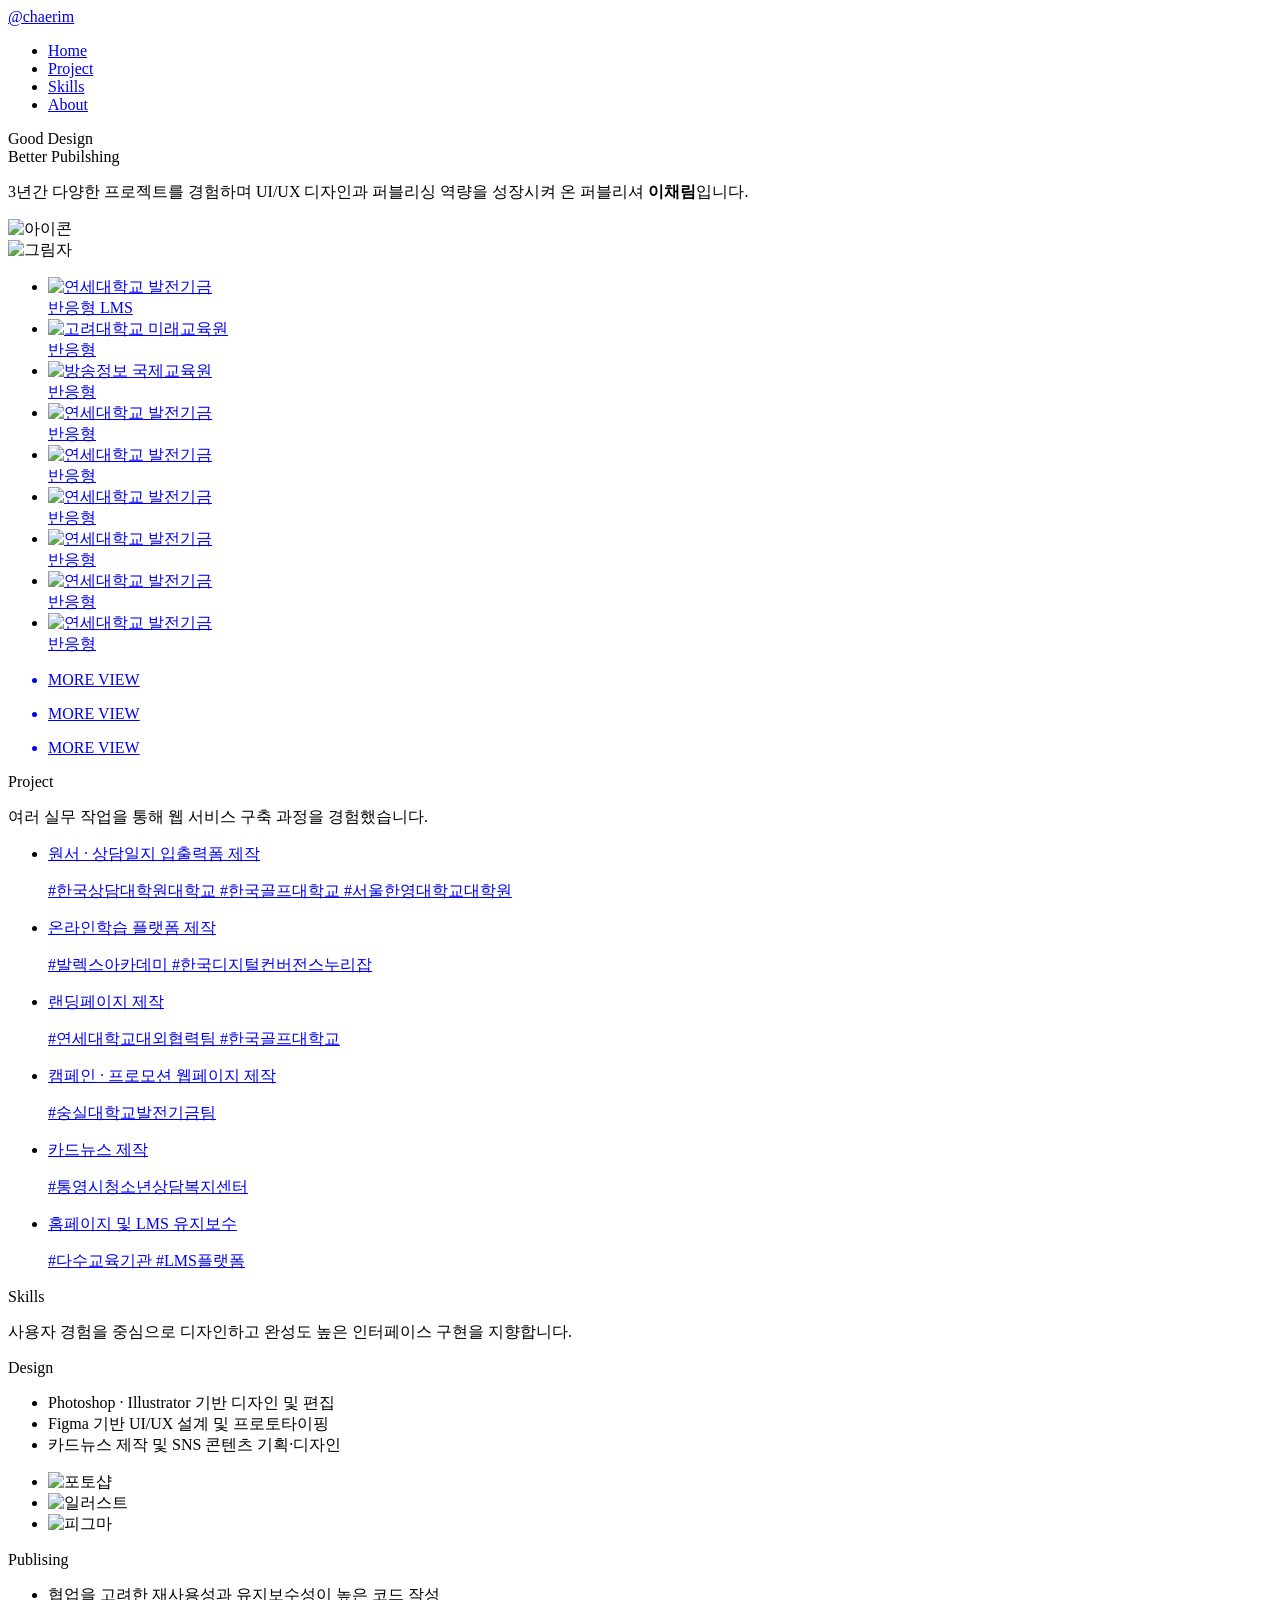
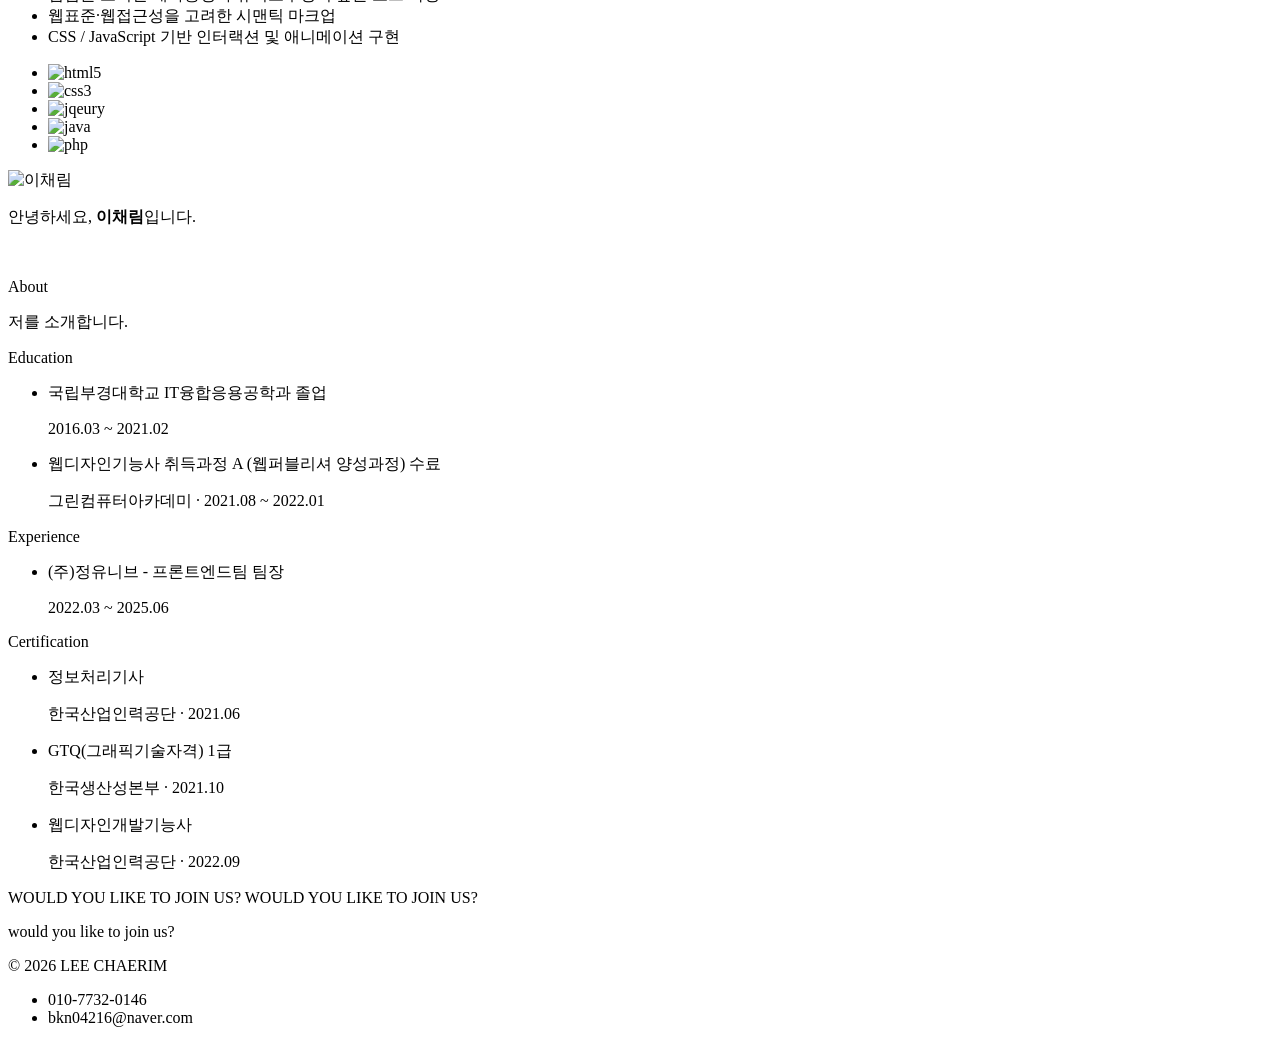
==== index.html @ 70000f15 "Update index.html" ====
<!DOCTYPE html>
<html lang="ko">
<head>
    <meta charset="UTF-8">
    <meta name="viewport" content="width=device-width, initial-scale=1.0">
    <title>이채림 | 포트폴리오</title>
    <link rel="shortcut icon" href="./favicon.ico">
    <link rel="stylesheet" href="./css/reset.css">
    <link rel="stylesheet" href="./css/common.css">
    <link rel="stylesheet" href="./css/main.css">
    <script src="./js/jquery.min-3.7.1.js" defer></script>
    <script src="./js/main.js" defer></script>
</head>
<body>
    <div id="wrap" class="wrap">
        <!-- header -->
        <header class="header">
            <div class="h-logo"><a href="#">@chaerim</a></div>
            <div class="h-nav">
                <ul class="nav-list">
                    <li><a href="#none">Home</a></li>
                    <li><a href="#none">Project</a></li>
                    <li><a href="#none">Skills</a></li>
                    <li><a href="#none">About</a></li>
                </ul>
            </div>
        </header>
        <!-- intro -->
        <section class="sect-intro">
            <div class="sect-inner">
                <div class="intro">
                    <div class="main-txt">
                        <p class="eng-txt">Good Design<br>Better Pubilshing</p>
                        <p class="kor-txt">3년간 다양한 프로젝트를 경험하며 UI/UX 디자인과 퍼블리싱 역량을 성장시켜 온 퍼블리셔 <b>이채림</b>입니다.</p>
                    </div>
                    <div class="main-ico">
                        <div class="ico"><img src="./img/intro_main_ico.png" alt="아이콘"></div>
                        <div class="shadow"><img src="./img/intro_main_ico_shadow.png" alt="그림자"></div>
                    </div>
                </div>
            </div>
        </section>
        <!-- work -->
        <section class="sect-work">
            <div class="sect-inner">
                <ul class="work-list">
                    <li>
                        <a href="#none">
                            <div class="thumb">
                                <img src="./img/work_thumb_01.png" alt="연세대학교 발전기금">
                                <div class="tag">
                                    <span>반응형</span>
                                    <span>LMS</span>
                                </div>
                            </div>
                            <div class="hover"></div>
                        </a>
                    </li>
                    <li>
                        <a href="#none">
                            <div class="thumb">
                                <img src="./img/work_thumb_02.png" alt="고려대학교 미래교육원">
                                <div class="tag">
                                    <span>반응형</span>
                                </div>
                            </div>
                            <div class="hover"></div>
                        </a>
                    </li>
                    <li>
                        <a href="#none">
                            <div class="thumb">
                                <img src="./img/work_thumb_03.png" alt="방송정보
                                국제교육원">
                                <div class="tag">
                                    <span>반응형</span>
                                </div>
                            </div>
                            <div class="hover"></div>
                        </a>
                    </li>
                    <li>
                        <a href="#none">
                            <div class="thumb">
                                <img src="./img/work_thumb_04.png" alt="연세대학교 발전기금">
                                <div class="tag">
                                    <span>반응형</span>
                                </div>
                            </div>
                            <div class="hover"></div>
                        </a>
                    </li>
                    <li>
                        <a href="#none">
                            <div class="thumb">
                                <img src="./img/work_thumb_05.png" alt="연세대학교 발전기금">
                                <div class="tag">
                                    <span>반응형</span>
                                </div>
                            </div>
                            <div class="hover"></div>
                        </a>
                    </li>
                    <li>
                        <a href="#none">
                            <div class="thumb">
                                <img src="./img/work_thumb_06.png" alt="연세대학교 발전기금">
                                <div class="tag">
                                    <span>반응형</span>
                                </div>
                            </div>
                            <div class="hover"></div>
                        </a>
                    </li>
                    <li>
                        <a href="#none">
                            <div class="thumb">
                                <img src="./img/work_thumb_07.png" alt="연세대학교 발전기금">
                                <div class="tag">
                                    <span>반응형</span>
                                </div>
                            </div>
                            <div class="hover"></div>
                        </a>
                    </li>
                    <li>
                        <a href="#none">
                            <div class="thumb">
                                <img src="./img/work_thumb_08.png" alt="연세대학교 발전기금">
                                <div class="tag">
                                    <span>반응형</span>
                                </div>
                            </div>
                            <div class="hover"></div>
                        </a>
                    </li>
                    <li>
                        <a href="#none">
                            <div class="thumb">
                                <img src="./img/work_thumb_09.png" alt="연세대학교 발전기금">
                                <div class="tag">
                                    <span>반응형</span>
                                </div>
                            </div>
                            <div class="hover"></div>
                        </a>
                    </li>
                </ul>
                <div class="move-moreview">
                    <a href="#none">
                        <ul class="moreview">
                            <li>
                                <p>MORE VIEW</p>
                                <div class="arrow">
                                    <i class="a01"></i>
                                    <i class="a02"></i>
                                    <i class="a03"></i>
                                </div>
                            </li>
                            <li>
                                <p>MORE VIEW</p>
                                <div class="arrow">
                                    <i class="a01"></i>
                                    <i class="a02"></i>
                                    <i class="a03"></i>
                                </div>
                            </li>
                            <li>
                                <p>MORE VIEW</p>
                                <div class="arrow">
                                    <i class="a01"></i>
                                    <i class="a02"></i>
                                    <i class="a03"></i>
                                </div>
                            </li>
                        </ul>
                    </a>
                </div>
            </div>
        </section>
        <!-- project -->
        <section class="sect-project">
            <div class="sect-inner">
            <div class="sect-tit">
                    <p class="eng">Project</p>
                    <p class="kor">여러 실무 작업을 통해 웹 서비스 구축 과정을 경험했습니다.</p>
                </div>
                <div class="project">
                    <ul class="p-list">
                        <li>
                            <a href="#none">
                                <p class="tit">원서 · 상담일지 입출력폼 제작</p>
                                <p class="edu">#한국상담대학원대학교 #한국골프대학교 #서울한영대학교대학원</p>
                            </a>
                        </li>
                        <li>
                            <a href="#none">
                                <p class="tit">온라인학습 플랫폼 제작</p>
                                <p class="edu">#발렉스아카데미 #한국디지털컨버전스누리잡</p>
                            </a>
                        </li>
                        <li>
                            <a href="#none">
                                <p class="tit">랜딩페이지 제작</p>
                                <p class="edu">#연세대학교대외협력팀 #한국골프대학교</p>
                            </a>
                        </li>
                        <li>
                            <a href="#none">
                                <p class="tit">캠페인 · 프로모션 웹페이지 제작</p>
                                <p class="edu">#숭실대학교발전기금팀</p>
                            </a>
                        </li>
                        <li>
                            <a href="#none">
                                <p class="tit">카드뉴스 제작</p>
                                <p class="edu">#통영시청소년상담복지센터</p>
                            </a>
                        </li>
                        <li>
                            <a href="#none">
                                <p class="tit">홈페이지 및 LMS 유지보수</p>
                                <p class="edu">#다수교육기관 #LMS플랫폼</p>
                            </a>
                        </li>
                    </ul>
                </div>
            </div>
        </section>
        <!-- skills -->
        <section class="sect-skills">
            <div class="sect-bg">
                <div class="bg design"></div>
                <div class="bg publishing"></div>
            </div>
            <div class="sect-inner">
                <div class="sect-tit">
                    <p class="eng">Skills</p>
                    <p class="kor">사용자 경험을 중심으로 디자인하고 완성도 높은 인터페이스 구현을 지향합니다.</p>
                </div>
                <div class="skill-box">
                    <div class="skill design" data-skill="design">
                        <div class="s-bg"></div>
                        <div class="s-txt">
                            <p class="tit">Design</p>
                            <ul class="dot-list">
                                <li>Photoshop · Illustrator 기반 디자인 및 편집</li>
                                <li>Figma 기반 UI/UX 설계 및 프로토타이핑</li>
                                <li>카드뉴스 제작 및 SNS 콘텐츠 기획·디자인</li>
                            </ul>
                        </div>
                        <div class="s-ico">
                            <ul class="ico-list">
                                <li><img src="./img/skill_ico01.png" alt="포토샵"></li>
                                <li><img src="./img/skill_ico02.png" alt="일러스트"></li>
                                <li><img src="./img/skill_ico03.png" alt="피그마"></li>
                            </ul>
                        </div>
                    </div>
                    <div class="skill publishing" data-skill="publishing">
                        <div class="s-bg"></div>
                        <div class="s-txt">
                            <p class="tit">Publising</p>
                            <ul class="dot-list">
                                <li>협업을 고려한 재사용성과 유지보수성이 높은 코드 작성</li>
                                <li>웹표준·웹접근성을 고려한 시맨틱 마크업</li>
                                <li>CSS / JavaScript 기반 인터랙션 및 애니메이션 구현</li>
                            </ul>
                        </div>
                        <div class="s-ico">
                            <ul class="ico-list">
                                <li><img src="./img/skill_ico04.png" alt="html5"></li>
                                <li><img src="./img/skill_ico05.png" alt="css3"></li>
                                <li><img src="./img/skill_ico06.png" alt="jqeury"></li>
                                <li><img src="./img/skill_ico07.png" alt="java"></li>
                                <li><img src="./img/skill_ico08.png" alt="php"></li>
                            </ul>
                        </div>
                    </div>
                </div>
            </div>
        </section>
        <!-- about -->
        <section class="sect-about">
            <div class="sect-inner">
                <div class="sect-top">
                    <div class="prof-talk">
                        <div class="img"><img src="./img/about_img.jpg" alt="이채림"></div>
                        <div class="talk">
                            <div class="bubble">
                                <!-- <div class="dots">
                                    <span class="d01"></span>
                                    <span class="d02"></span>
                                    <span class="d03"></span>
                                </div> -->
                                <p class="txt">안녕하세요, <b>이채림</b>입니다.</p>
                            </div>
                            <div class="bubble">
                                <div class="dots">
                                    <span class="d01"></span>
                                    <span class="d02"></span>
                                    <span class="d03"></span>
                                </div>
                                <p class="txt">&nbsp;</p>
                            </div>
                        </div>
                    </div>
                    <div class="sect-tit">
                        <p class="eng">About</p>
                        <p class="kor">저를 소개합니다.</p>
                    </div>
                </div>
                <div class="prof-list">
                    <div class="prof prof01">
                        <div class="l-tit">Education</div>
                        <div class="r-con">
                            <ul class="prof-detail">
                                <li>
                                    <p class="txt01">국립부경대학교 IT융합응용공학과 졸업</p>
                                    <p class="txt02">2016.03 ~ 2021.02</p>
                                </li>
                                <li>
                                    <p class="txt01">웹디자인기능사 취득과정 A (웹퍼블리셔 양성과정) 수료</p>
                                    <p class="txt02">그린컴퓨터아카데미 · 2021.08 ~ 2022.01</p>
                                </li>
                            </ul>
                        </div>
                    </div>
                    <div class="prof prof02">
                        <div class="l-tit">Experience</div>
                        <div class="r-con">
                            <ul class="prof-detail">
                                <li>
                                    <p class="txt01">(주)정유니브 - 프론트엔드팀 팀장</p>
                                    <p class="txt02">2022.03 ~ 2025.06</p>
                                </li>
                            </ul>
                        </div>
                    </div>
                    <div class="prof prof03">
                        <div class="l-tit">Certification</div>
                        <div class="r-con">
                            <ul class="prof-detail">
                                <li>
                                    <p class="txt01">정보처리기사</p>
                                    <p class="txt02">한국산업인력공단 · 2021.06</p>
                                </li>
                                <li>
                                    <p class="txt01">GTQ(그래픽기술자격) 1급</p>
                                    <p class="txt02">한국생산성본부 · 2021.10</p>
                                </li>
                                <li>
                                    <p class="txt01">웹디자인개발기능사</p>
                                    <p class="txt02">한국산업인력공단 · 2022.09</p>
                                </li>
                            </ul>
                        </div>
                    </div>
                </div>
            </div>
            <div class="flow-area">
                <p class="flow-txt">WOULD YOU LIKE TO JOIN US? WOULD YOU LIKE TO JOIN US?</p>
                <span class="hover-txt cursor">would you like to join us?</span>
            </div>
        </section>
        <!-- footer -->
        <footer class="footer">
            <div class="f-copy">
                <p class="copyright">© 2026 LEE CHAERIM</p>
            </div>
            <div class="f-contact">
                <ul class="contact-list">
                    <li>
                        <div class="ico phone"></div>
                        <div class="txt">010-7732-0146</div>
                    </li>
                    <li>
                        <div class="ico mail"></div>
                        <div class="txt">bkn04216@naver.com</div>
                    </li>
                </ul>
            </div>
        </footer>
    </div>
</body>
</html>
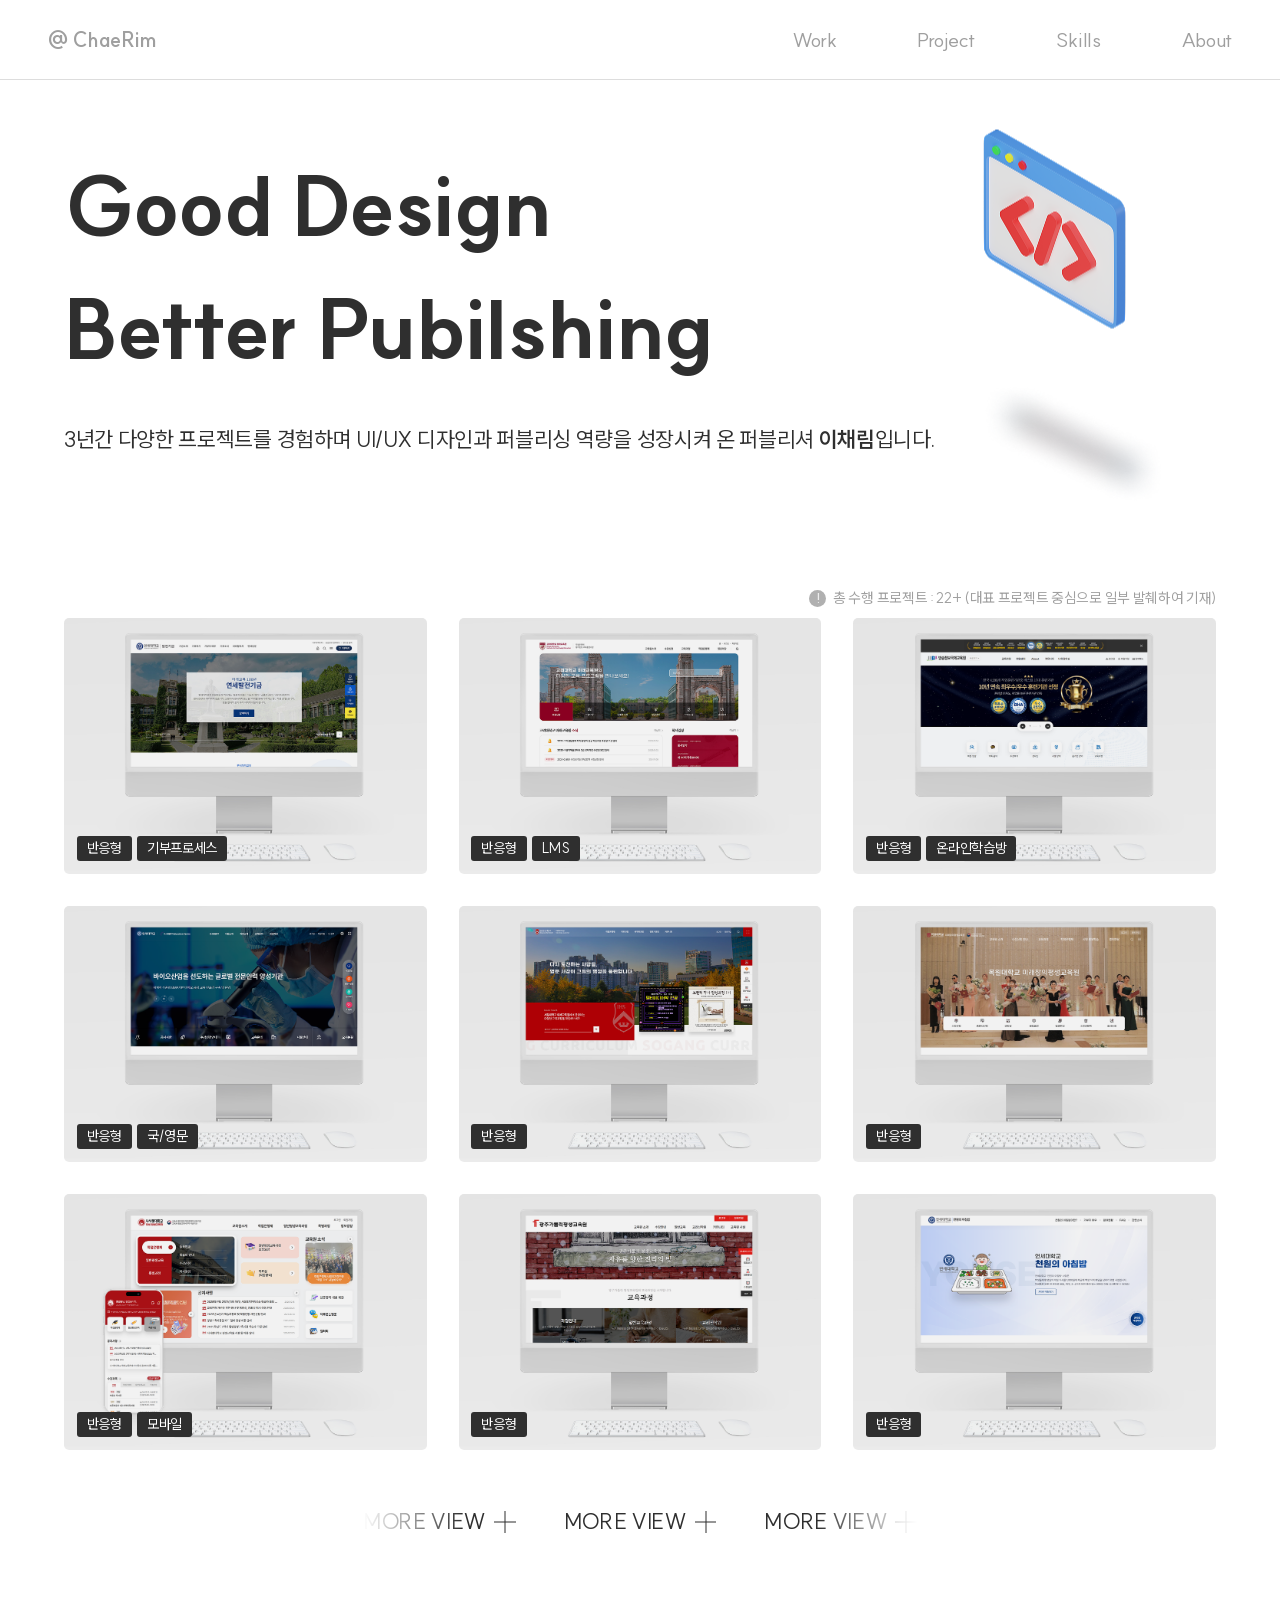
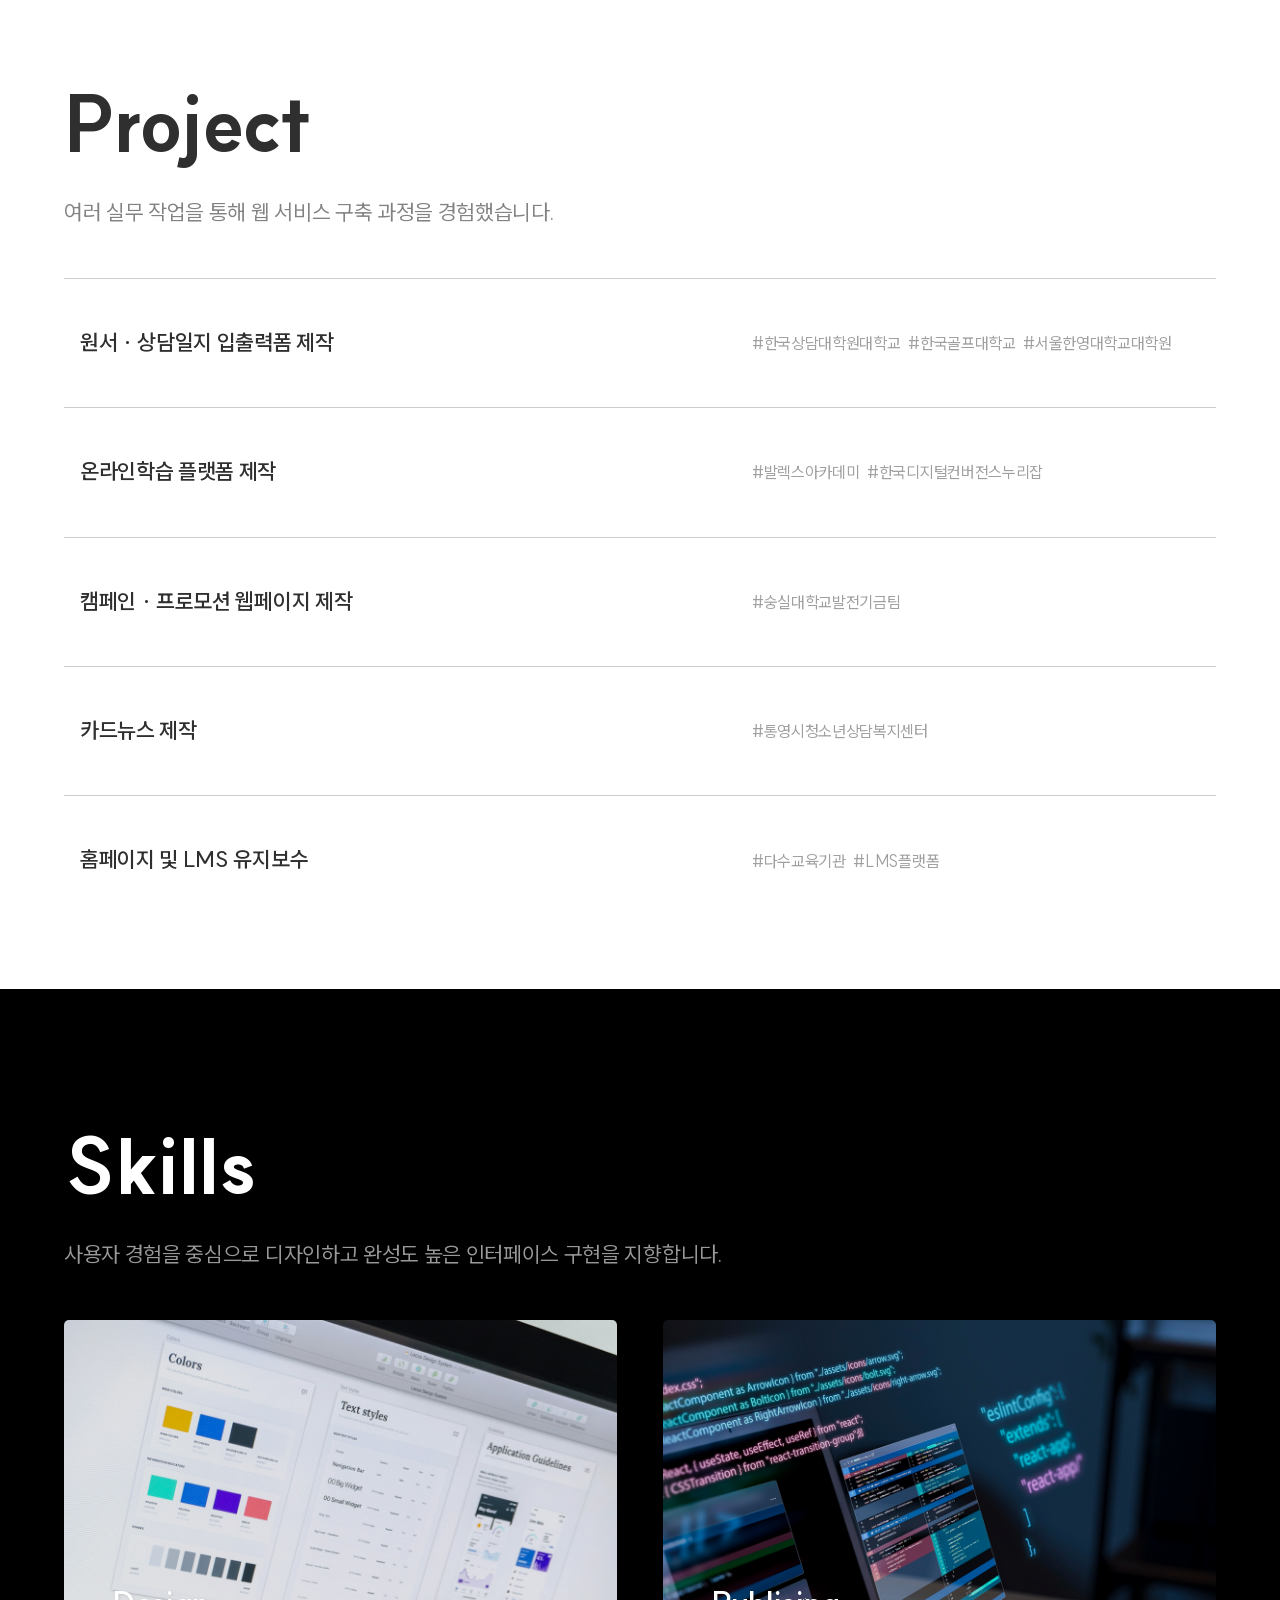
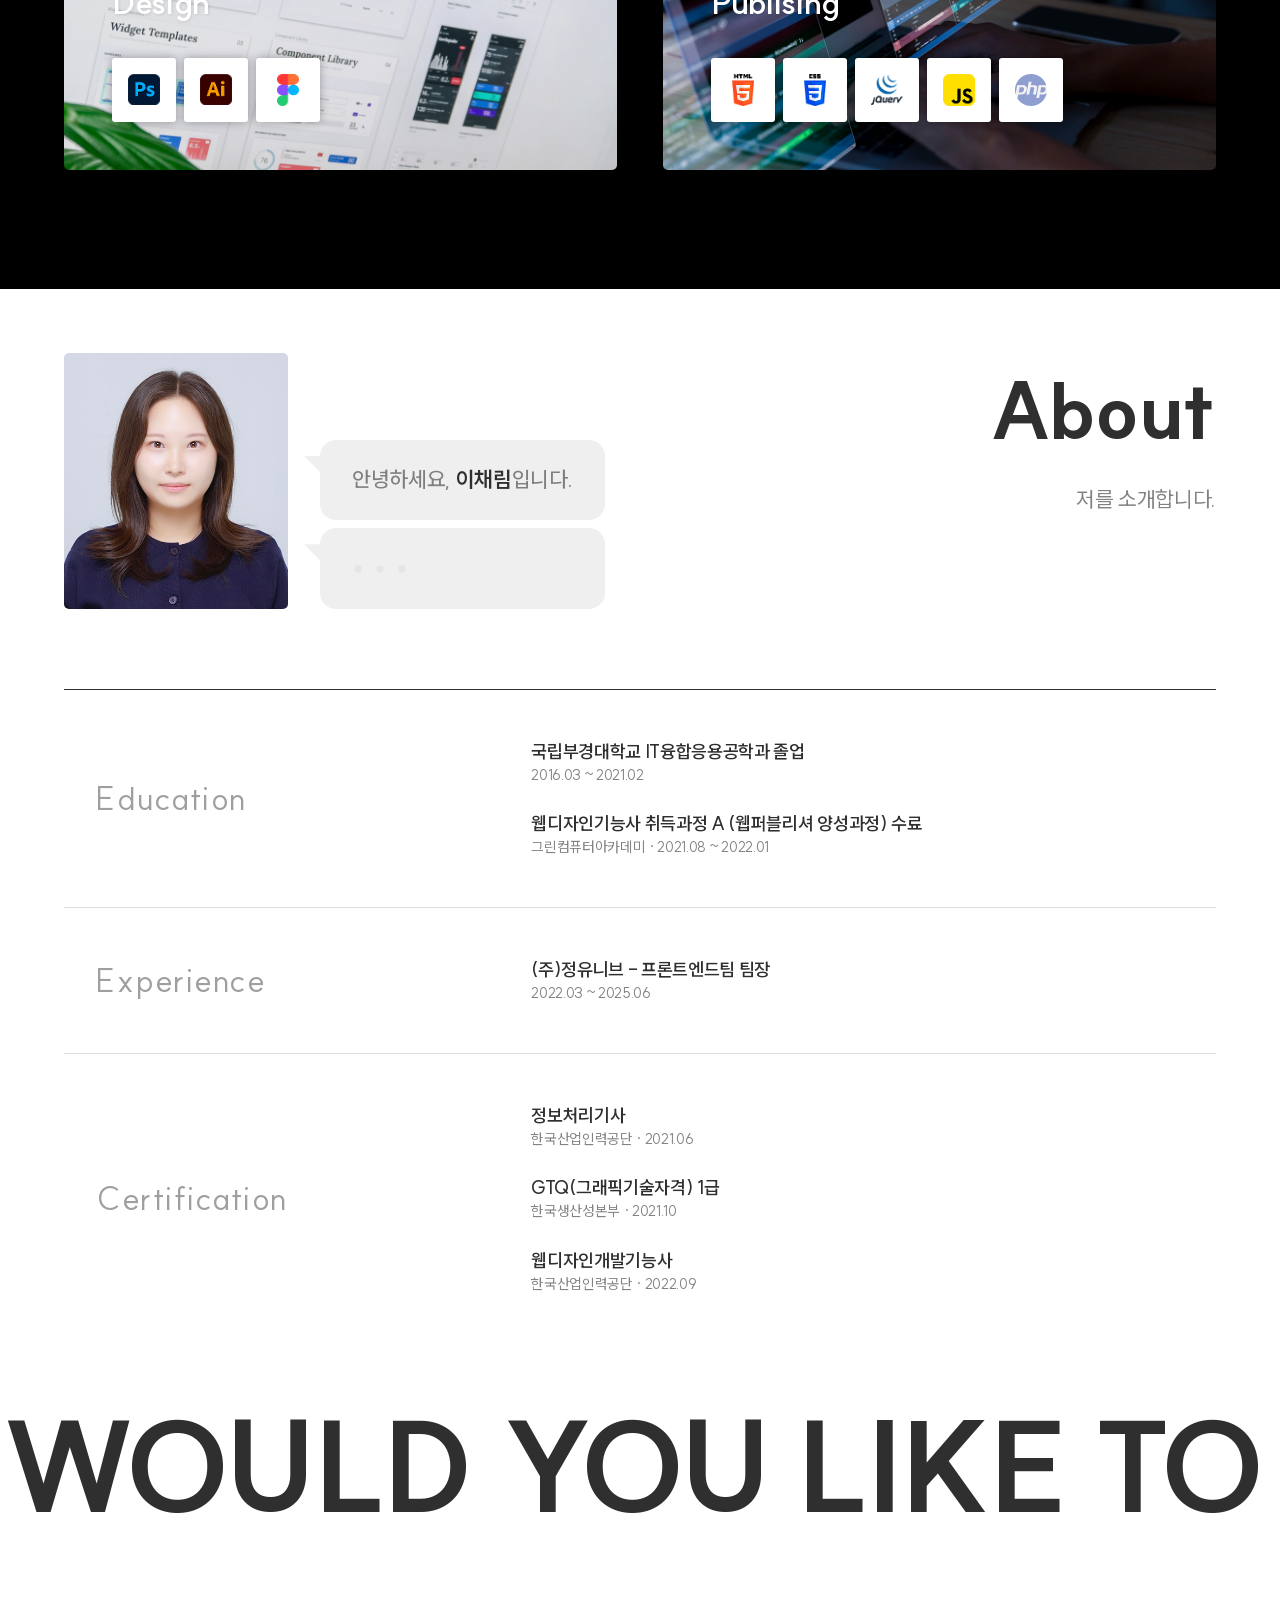
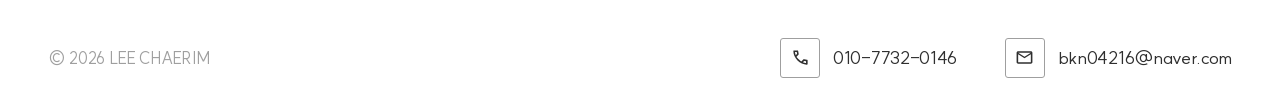
==== commit dd1d0afb: "Add files via upload" ====
--- a/index.html
+++ b/index.html
@@ -4,24 +4,28 @@
     <meta charset="UTF-8">
     <meta name="viewport" content="width=device-width, initial-scale=1.0">
     <title>이채림 | 포트폴리오</title>
-    <link rel="shortcut icon" href="./favicon.ico">
+    <link rel="icon" href="./favicon.ico">
     <link rel="stylesheet" href="./css/reset.css">
     <link rel="stylesheet" href="./css/common.css">
+    <link rel="stylesheet" href="./css/slick.css">
+    <link rel="stylesheet" href="./css/aos.css">
     <link rel="stylesheet" href="./css/main.css">
     <script src="./js/jquery.min-3.7.1.js" defer></script>
+    <script src="./js/slick.min.js" defer></script>
+    <script src="./js/aos.js" defer></script>
     <script src="./js/main.js" defer></script>
 </head>
 <body>
     <div id="wrap" class="wrap">
         <!-- header -->
         <header class="header">
-            <div class="h-logo"><a href="#">@chaerim</a></div>
+            <div class="h-logo">@ ChaeRim <span class="hidden-txt">Portpoilo</span></div>
             <div class="h-nav">
                 <ul class="nav-list">
-                    <li><a href="#none">Home</a></li>
-                    <li><a href="#none">Project</a></li>
-                    <li><a href="#none">Skills</a></li>
-                    <li><a href="#none">About</a></li>
+                    <li data-sect="work"><a href="#none">Work</a></li>
+                    <li data-sect="project"><a href="#none">Project</a></li>
+                    <li data-sect="skills"><a href="#none">Skills</a></li>
+                    <li data-sect="about"><a href="#none">About</a></li>
                 </ul>
             </div>
         </header>
@@ -30,119 +34,204 @@
             <div class="sect-inner">
                 <div class="intro">
                     <div class="main-txt">
-                        <p class="eng-txt">Good Design<br>Better Pubilshing</p>
-                        <p class="kor-txt">3년간 다양한 프로젝트를 경험하며 UI/UX 디자인과 퍼블리싱 역량을 성장시켜 온 퍼블리셔 <b>이채림</b>입니다.</p>
+                        <p class="eng-txt" data-aos="fade-down">Good Design<br>Better Pubilshing</p>
+                        <p class="kor-txt" data-aos="fade-up">3년간 다양한 프로젝트를 경험하며 UI/UX 디자인과 퍼블리싱 역량을 성장시켜 온 퍼블리셔 <b>이채림</b>입니다.</p>
                     </div>
                     <div class="main-ico">
-                        <div class="ico"><img src="./img/intro_main_ico.png" alt="아이콘"></div>
-                        <div class="shadow"><img src="./img/intro_main_ico_shadow.png" alt="그림자"></div>
+                        <div class="ico" data-aos="fade-down"><img src="./img/intro_main_ico.png" alt="아이콘"></div>
+                        <div class="shadow" data-aos="fade-up"><img src="./img/intro_main_ico_shadow.png" alt="그림자"></div>
                     </div>
                 </div>
             </div>
         </section>
         <!-- work -->
-        <section class="sect-work">
+        <section class="sect-work" data-sect="work">
             <div class="sect-inner">
+                <p class="tip">총 수행 프로젝트 : 22+ (대표 프로젝트 중심으로 일부 발췌하여 기재)</p>
                 <ul class="work-list">
-                    <li>
-                        <a href="#none">
+                    <li data-aos="fade-up">
+                        <a href="#none" title="새창열림">
                             <div class="thumb">
                                 <img src="./img/work_thumb_01.png" alt="연세대학교 발전기금">
                                 <div class="tag">
                                     <span>반응형</span>
+                                    <span>기부프로세스</span>
+                                </div>
+                            </div>
+                            <div class="hover">
+                                <div class="inner">
+                                    <p class="edu-name">연세대학교 발전기금</p>
+                                    <div class="edu-con">
+                                        <p class="con con01"><span class="t-tit">작&nbsp;&nbsp;&nbsp;&nbsp;업</span> 반응형 홈페이지 / 기부프로세스 UI 리뉴얼</p>
+                                        <p class="con con02"><span class="t-tit">기&nbsp;&nbsp;&nbsp;&nbsp;간</span> 2025.02 ~ 2025.04</p>
+                                        <p class="con con03"><span class="t-tit">기여도</span> 100%</p>
+                                    </div>
+                                </div>
+                            </div>
+                        </a>
+                    </li>
+                    <li data-aos="fade-up">
+                        <a href="#none" title="새창열림">
+                            <div class="thumb">
+                                <img src="./img/work_thumb_02.png" alt="고려대학교 미래교육원">
+                                <div class="tag">
+                                    <span>반응형</span>
                                     <span>LMS</span>
                                 </div>
                             </div>
-                            <div class="hover"></div>
-                        </a>
-                    </li>
-                    <li>
-                        <a href="#none">
-                            <div class="thumb">
-                                <img src="./img/work_thumb_02.png" alt="고려대학교 미래교육원">
-                                <div class="tag">
-                                    <span>반응형</span>
-                                </div>
-                            </div>
-                            <div class="hover"></div>
-                        </a>
-                    </li>
-                    <li>
-                        <a href="#none">
-                            <div class="thumb">
-                                <img src="./img/work_thumb_03.png" alt="방송정보
-                                국제교육원">
-                                <div class="tag">
-                                    <span>반응형</span>
-                                </div>
-                            </div>
-                            <div class="hover"></div>
-                        </a>
-                    </li>
-                    <li>
-                        <a href="#none">
-                            <div class="thumb">
-                                <img src="./img/work_thumb_04.png" alt="연세대학교 발전기금">
-                                <div class="tag">
-                                    <span>반응형</span>
-                                </div>
-                            </div>
-                            <div class="hover"></div>
-                        </a>
-                    </li>
-                    <li>
-                        <a href="#none">
-                            <div class="thumb">
-                                <img src="./img/work_thumb_05.png" alt="연세대학교 발전기금">
-                                <div class="tag">
-                                    <span>반응형</span>
-                                </div>
-                            </div>
-                            <div class="hover"></div>
-                        </a>
-                    </li>
-                    <li>
-                        <a href="#none">
-                            <div class="thumb">
-                                <img src="./img/work_thumb_06.png" alt="연세대학교 발전기금">
-                                <div class="tag">
-                                    <span>반응형</span>
-                                </div>
-                            </div>
-                            <div class="hover"></div>
-                        </a>
-                    </li>
-                    <li>
-                        <a href="#none">
-                            <div class="thumb">
-                                <img src="./img/work_thumb_07.png" alt="연세대학교 발전기금">
-                                <div class="tag">
-                                    <span>반응형</span>
-                                </div>
-                            </div>
-                            <div class="hover"></div>
-                        </a>
-                    </li>
-                    <li>
-                        <a href="#none">
-                            <div class="thumb">
-                                <img src="./img/work_thumb_08.png" alt="연세대학교 발전기금">
-                                <div class="tag">
-                                    <span>반응형</span>
-                                </div>
-                            </div>
-                            <div class="hover"></div>
-                        </a>
-                    </li>
-                    <li>
-                        <a href="#none">
-                            <div class="thumb">
-                                <img src="./img/work_thumb_09.png" alt="연세대학교 발전기금">
-                                <div class="tag">
-                                    <span>반응형</span>
-                                </div>
-                            </div>
-                            <div class="hover"></div>
+                            <div class="hover">
+                                <div class="inner">
+                                    <p class="edu-name">고려대학교 미래교육원</p>
+                                    <div class="edu-con">
+                                        <p class="con con01"><span class="t-tit">작&nbsp;&nbsp;&nbsp;&nbsp;업</span> 반응형 홈페이지 / LMS UI 리뉴얼</p>
+                                        <p class="con con02"><span class="t-tit">기&nbsp;&nbsp;&nbsp;&nbsp;간</span> 2025.01 ~ 2025.03</p>
+                                        <p class="con con03"><span class="t-tit">기여도</span> 100%</p>
+                                    </div>
+                                </div>
+                            </div>
+                        </a>
+                    </li>
+                    <li data-aos="fade-up">
+                        <a href="#none" title="새창열림">
+                            <div class="thumb">
+                                <img src="./img/work_thumb_03.png" alt="방송정보국제교육원">
+                                <div class="tag">
+                                    <span>반응형</span>
+                                    <span>온라인학습방</span>
+                                </div>
+                            </div>
+                            <div class="hover">
+                                <div class="inner">
+                                    <p class="edu-name">방송정보국제교육원</p>
+                                    <div class="edu-con">
+                                        <p class="con con01"><span class="t-tit">작&nbsp;&nbsp;&nbsp;&nbsp;업</span> 반응형 홈페이지 / 온라인 학습방 플랫폼</p>
+                                        <p class="con con02"><span class="t-tit">기&nbsp;&nbsp;&nbsp;&nbsp;간</span> 2025.01 ~ 2025.03</p>
+                                        <p class="con con03"><span class="t-tit">기여도</span> 100%</p>
+                                    </div>
+                                </div>
+                            </div>
+                        </a>
+                    </li>
+                    <li data-aos="fade-up">
+                        <a href="#none" title="새창열림">
+                            <div class="thumb">
+                                <img src="./img/work_thumb_04.png" alt="연세대학교 K-NIBRT사업단">
+                                <div class="tag">
+                                    <span>반응형</span>
+                                    <span>국/영문</span>
+                                </div>
+                            </div>
+                            <div class="hover">
+                                <div class="inner">
+                                    <p class="edu-name">연세대학교 K-NIBRT사업단</p>
+                                    <div class="edu-con">
+                                        <p class="con con01"><span class="t-tit">작&nbsp;&nbsp;&nbsp;&nbsp;업</span> 국문/영문 반응형 홈페이지</p>
+                                        <p class="con con02"><span class="t-tit">기&nbsp;&nbsp;&nbsp;&nbsp;간</span> 2024.10 ~ 2025.01</p>
+                                        <p class="con con03"><span class="t-tit">기여도</span> 100%</p>
+                                    </div>
+                                </div>
+                            </div>
+                        </a>
+                    </li>
+                    <li data-aos="fade-up">
+                        <a href="#none" title="새창열림">
+                            <div class="thumb">
+                                <img src="./img/work_thumb_05.png" alt="서강대학교 미래교육원">
+                                <div class="tag">
+                                    <span>반응형</span>
+                                </div>
+                            </div>
+                            <div class="hover">
+                                <div class="inner">
+                                    <p class="edu-name">서강대학교 미래교육원</p>
+                                    <div class="edu-con">
+                                        <p class="con con01"><span class="t-tit">작&nbsp;&nbsp;&nbsp;&nbsp;업</span> 반응형 홈페이지</p>
+                                        <p class="con con02"><span class="t-tit">기&nbsp;&nbsp;&nbsp;&nbsp;간</span> 2024.12 ~ 2025.01</p>
+                                        <p class="con con03"><span class="t-tit">기여도</span> 100%</p>
+                                    </div>
+                                </div>
+                            </div>
+                        </a>
+                    </li>
+                    <li data-aos="fade-up">
+                        <a href="#none" title="새창열림">
+                            <div class="thumb">
+                                <img src="./img/work_thumb_06.png" alt="목원대학교 미래교육원">
+                                <div class="tag">
+                                    <span>반응형</span>
+                                </div>
+                            </div>
+                            <div class="hover">
+                                <div class="inner">
+                                    <p class="edu-name">목원대학교 미래교육원</p>
+                                    <div class="edu-con">
+                                        <p class="con con01"><span class="t-tit">작&nbsp;&nbsp;&nbsp;&nbsp;업</span> 반응형 홈페이지</p>
+                                        <p class="con con02"><span class="t-tit">기&nbsp;&nbsp;&nbsp;&nbsp;간</span> 2024.07 ~ 2024.10</p>
+                                        <p class="con con03"><span class="t-tit">기여도</span> 100%</p>
+                                    </div>
+                                </div>
+                            </div>
+                        </a>
+                    </li>
+                    <li data-aos="fade-up">
+                        <a href="#none" title="새창열림">
+                            <div class="thumb">
+                                <img src="./img/work_thumb_07.png" alt="나사렛대학교 평생교육원">
+                                <div class="tag">
+                                    <span>반응형</span>
+                                    <span>모바일</span>
+                                </div>
+                            </div>
+                            <div class="hover">
+                                <div class="inner">
+                                    <p class="edu-name">나사렛대학교 평생교육원</p>
+                                    <div class="edu-con">
+                                        <p class="con con01"><span class="t-tit">작&nbsp;&nbsp;&nbsp;&nbsp;업</span> 반응형 홈페이지 / 모바일용 홈페이지</p>
+                                        <p class="con con02"><span class="t-tit">기&nbsp;&nbsp;&nbsp;&nbsp;간</span> 2023.12 ~  2024.03</p>
+                                        <p class="con con03"><span class="t-tit">기여도</span> 100%</p>
+                                    </div>
+                                </div>
+                            </div>
+                        </a>
+                    </li>
+                    <li data-aos="fade-up">
+                        <a href="#none" title="새창열림">
+                            <div class="thumb">
+                                <img src="./img/work_thumb_08.png" alt="광주가톨릭평생교육원">
+                                <div class="tag">
+                                    <span>반응형</span>
+                                </div>
+                            </div>
+                            <div class="hover">
+                                <div class="inner">
+                                    <p class="edu-name">광주가톨릭평생교육원</p>
+                                    <div class="edu-con">
+                                        <p class="con con01"><span class="t-tit">작&nbsp;&nbsp;&nbsp;&nbsp;업</span> 반응형 홈페이지 / LMS UI 리뉴얼</p>
+                                        <p class="con con02"><span class="t-tit">기&nbsp;&nbsp;&nbsp;&nbsp;간</span> 2023.10 ~ 2024.01</p>
+                                        <p class="con con03"><span class="t-tit">기여도</span> 100%</p>
+                                    </div>
+                                </div>
+                            </div>
+                        </a>
+                    </li>
+                    <li data-aos="fade-up">
+                        <a href="#none" title="새창열림">
+                            <div class="thumb">
+                                <img src="./img/work_thumb_09.png" alt="연세대학교 천원의아침밥">
+                                <div class="tag">
+                                    <span>반응형</span>
+                                </div>
+                            </div>
+                            <div class="hover">
+                                <div class="inner">
+                                    <p class="edu-name">연세대학교 천원의아침밥</p>
+                                    <div class="edu-con">
+                                        <p class="con con01"><span class="t-tit">작&nbsp;&nbsp;&nbsp;&nbsp;업</span> 반응형 홈페이지</p>
+                                        <p class="con con02"><span class="t-tit">기&nbsp;&nbsp;&nbsp;&nbsp;간</span> 2023.08 (2주)</p>
+                                        <p class="con con03"><span class="t-tit">기여도</span> 100%</p>
+                                    </div>
+                                </div>
+                            </div>
                         </a>
                     </li>
                 </ul>
@@ -179,45 +268,45 @@
             </div>
         </section>
         <!-- project -->
-        <section class="sect-project">
+        <section class="sect-project" data-sect="project">
             <div class="sect-inner">
-            <div class="sect-tit">
+            <div class="sect-tit" data-aos="fade-up">
                     <p class="eng">Project</p>
                     <p class="kor">여러 실무 작업을 통해 웹 서비스 구축 과정을 경험했습니다.</p>
                 </div>
                 <div class="project">
                     <ul class="p-list">
-                        <li>
+                        <li data-aos="fade-up">
                             <a href="#none">
                                 <p class="tit">원서 · 상담일지 입출력폼 제작</p>
                                 <p class="edu">#한국상담대학원대학교 #한국골프대학교 #서울한영대학교대학원</p>
                             </a>
                         </li>
-                        <li>
+                        <li data-aos="fade-up">
                             <a href="#none">
                                 <p class="tit">온라인학습 플랫폼 제작</p>
                                 <p class="edu">#발렉스아카데미 #한국디지털컨버전스누리잡</p>
                             </a>
                         </li>
-                        <li>
+                        <!-- <li>
                             <a href="#none">
                                 <p class="tit">랜딩페이지 제작</p>
                                 <p class="edu">#연세대학교대외협력팀 #한국골프대학교</p>
                             </a>
-                        </li>
-                        <li>
+                        </li> -->
+                        <li data-aos="fade-up">
                             <a href="#none">
                                 <p class="tit">캠페인 · 프로모션 웹페이지 제작</p>
                                 <p class="edu">#숭실대학교발전기금팀</p>
                             </a>
                         </li>
-                        <li>
+                        <li data-aos="fade-up">
                             <a href="#none">
                                 <p class="tit">카드뉴스 제작</p>
                                 <p class="edu">#통영시청소년상담복지센터</p>
                             </a>
                         </li>
-                        <li>
+                        <li data-aos="fade-up">
                             <a href="#none">
                                 <p class="tit">홈페이지 및 LMS 유지보수</p>
                                 <p class="edu">#다수교육기관 #LMS플랫폼</p>
@@ -228,18 +317,18 @@
             </div>
         </section>
         <!-- skills -->
-        <section class="sect-skills">
+        <section class="sect-skills" data-sect="skills">
             <div class="sect-bg">
                 <div class="bg design"></div>
                 <div class="bg publishing"></div>
             </div>
             <div class="sect-inner">
-                <div class="sect-tit">
+                <div class="sect-tit" data-aos="fade-up">
                     <p class="eng">Skills</p>
                     <p class="kor">사용자 경험을 중심으로 디자인하고 완성도 높은 인터페이스 구현을 지향합니다.</p>
                 </div>
                 <div class="skill-box">
-                    <div class="skill design" data-skill="design">
+                    <div class="skill design" data-skill="design" data-aos="fade-right">
                         <div class="s-bg"></div>
                         <div class="s-txt">
                             <p class="tit">Design</p>
@@ -257,7 +346,7 @@
                             </ul>
                         </div>
                     </div>
-                    <div class="skill publishing" data-skill="publishing">
+                    <div class="skill publishing" data-skill="publishing" data-aos="fade-left">
                         <div class="s-bg"></div>
                         <div class="s-txt">
                             <p class="tit">Publising</p>
@@ -281,13 +370,13 @@
             </div>
         </section>
         <!-- about -->
-        <section class="sect-about">
+        <section class="sect-about" data-sect="about">
             <div class="sect-inner">
                 <div class="sect-top">
                     <div class="prof-talk">
-                        <div class="img"><img src="./img/about_img.jpg" alt="이채림"></div>
+                        <div class="img" data-aos="fade-right"><img src="./img/about_img.jpg" alt="이채림"></div>
                         <div class="talk">
-                            <div class="bubble">
+                            <div class="bubble" data-aos="fade-up" data-aos-delay="600">
                                 <!-- <div class="dots">
                                     <span class="d01"></span>
                                     <span class="d02"></span>
@@ -295,7 +384,7 @@
                                 </div> -->
                                 <p class="txt">안녕하세요, <b>이채림</b>입니다.</p>
                             </div>
-                            <div class="bubble">
+                            <div class="bubble" data-aos="fade-up" data-aos-delay="800">
                                 <div class="dots">
                                     <span class="d01"></span>
                                     <span class="d02"></span>
@@ -305,13 +394,13 @@
                             </div>
                         </div>
                     </div>
-                    <div class="sect-tit">
+                    <div class="sect-tit" data-aos="fade-left">
                         <p class="eng">About</p>
                         <p class="kor">저를 소개합니다.</p>
                     </div>
                 </div>
                 <div class="prof-list">
-                    <div class="prof prof01">
+                    <div class="prof prof01" data-aos="fade-up">
                         <div class="l-tit">Education</div>
                         <div class="r-con">
                             <ul class="prof-detail">
@@ -326,7 +415,7 @@
                             </ul>
                         </div>
                     </div>
-                    <div class="prof prof02">
+                    <div class="prof prof02" data-aos="fade-up">
                         <div class="l-tit">Experience</div>
                         <div class="r-con">
                             <ul class="prof-detail">
@@ -337,7 +426,7 @@
                             </ul>
                         </div>
                     </div>
-                    <div class="prof prof03">
+                    <div class="prof prof03" data-aos="fade-up">
                         <div class="l-tit">Certification</div>
                         <div class="r-con">
                             <ul class="prof-detail">
@@ -364,7 +453,7 @@
             </div>
         </section>
         <!-- footer -->
-        <footer class="footer">
+        <footer>
             <div class="f-copy">
                 <p class="copyright">© 2026 LEE CHAERIM</p>
             </div>
@@ -381,6 +470,7 @@
                 </ul>
             </div>
         </footer>
+        <a href="#none" title="Top" class="scrollTop"></a>
     </div>
 </body>
-</html>
+</html>
--- a/css/common.css
+++ b/css/common.css
@@ -0,0 +1,56 @@
+@charset "UTF-8";
+
+@font-face{/* 국문폰트 */
+  font-family:'Pretendard';
+  src:url('../fonts/PretendardVariable.woff2') format('woff2');
+  font-weight:100 900;
+  font-style:normal;
+  font-display:swap;
+}
+@font-face{/* 국문폰트 */
+  font-family:'suit';
+  src:url('../fonts/SUIT-Variable.woff2') format('woff2');
+  font-weight:100 900;
+  font-style:normal;
+  font-display:swap;
+}
+@font-face{/* 영문폰트 */
+  font-family:'Montserrat';
+  src:url('../fonts/Montserrat-VF.woff2') format('woff2');
+  font-weight:100 900;
+  font-style:normal;
+  font-display:swap;
+}
+
+:root{
+    --color-black:#2f2f2f;
+    --color-gray:#9f9f9f;
+    
+    --m-100vh:calc(var(--vh, 1vh)* 100); /* mobile */
+}
+
+html, body{
+  font-family:'suit', -apple-system, BlinkMacSystemFont, 'Segoe UI', Roboto, sans-serif;
+  font-weight:400;
+  line-height:1.5;
+  letter-spacing:-0.02em;
+  word-break:keep-all;
+
+  color:var(--color-black);
+  font-size:16px;
+  width: 100%;
+  overflow-x:hidden;
+}
+
+html::selection, 
+body::selection{background:#FF5F00; color:#fff;}
+
+@media screen and (max-width:960px){
+  html,body{font-size:15px;}
+}
+@media screen and (max-width:480px){
+  html,body{font-size:14px;}
+}
+@media screen and (max-width:425px){
+  html,body{font-size:13px;}
+}
--- a/css/main.css
+++ b/css/main.css
@@ -0,0 +1,341 @@
+@charset "UTF-8";
+
+:root{
+
+    --height-header:5rem;
+    --padding-inner:5vw 8vw;
+
+}
+
+
+
+/* =========================
+   Header
+   ========================= */
+header{display:flex; justify-content:space-between; align-items:center; position:relative; padding:0 3rem; width:100%; height:var(--height-header); background:rgba(255,255,255,0.8); backdrop-filter:blur(5px); border-bottom:1px solid #ddd; font-size:1.25rem; position:fixed; top:0; left:0; z-index:99;}
+header div.h-logo{color:var(--color-gray); font-weight:700; text-wrap:nowrap;}
+header div.h-logo .hidden-txt{display:none;}
+header div.h-nav{}
+header div.h-nav ul.nav-list{display:flex; align-items:center; gap:5rem;}
+header div.h-nav ul.nav-list li{color:var(--color-gray); position:relative; transition:0.3s;}
+header div.h-nav ul.nav-list li:after{content:''; display:block; width:6px; height:6px; opacity:0; background:var(--color-black); border-radius:50%; position:absolute; top:50%; left:-1rem; transform:translateY(-50%);}
+header div.h-nav ul.nav-list li a{width:100%; height:100%;}
+header div.h-nav ul.nav-list li.on{color:var(--color-black); font-weight:800;}
+header div.h-nav ul.nav-list li.on:after{opacity:1; animation:move_dots 2s infinite;}
+header div.h-nav ul.nav-list li:not(.on):hover{color:var(--color-black);}
+@keyframes move_dots {
+    0%,100%{box-shadow:0 0 0 0 rgba(0,0,0,0);}
+    50%{box-shadow:0 0 0 5px rgba(0,0,0,0.1);}
+}
+
+
+/* =========================
+   Common Section
+   ========================= */
+#wrap section[class^="sect"] div.sect-inner{width:100%; padding:var(--padding-inner);}
+#wrap section[class^="sect"] div.sect-tit{margin-bottom:3rem; word-break:keep-all;}
+#wrap section[class^="sect"] div.sect-tit p.eng{font-weight:800; font-size:clamp(3rem, 2.4rem + 3vw, 6rem); margin-bottom:1rem;}
+#wrap section[class^="sect"] div.sect-tit p.kor{font-size:clamp(1.125rem, 1.05rem + 0.375vw, 1.5rem);; opacity:.6;}
+#wrap .scrollTop{opacity:0; bottom:0; position:fixed; right:2%; width:4rem; height:4rem; z-index:999; transition: 0.3s; background:#fff url("../img/ico_arrow.svg")center/30% auto no-repeat; border-radius:3px; box-shadow:0 0 30px rgba(0,0,0,0.2);}
+#wrap .scrollTop.on{opacity:1;bottom:10%;}
+#wrap .scrollTop:hover{background:var(--color-black) url("../img/ico_arrow_wh.svg")center 40%/30% auto no-repeat;  box-shadow:0 20px 25px rgba(0,0,0,0.3);}
+
+
+
+/* =========================
+   Intro Section
+   ========================= */
+section.sect-intro{margin-top:var(--height-header);}
+section.sect-intro div.intro{position:relative;} 
+section.sect-intro div.intro div.main-txt{word-break:keep-all;} 
+section.sect-intro div.intro div.main-txt p.eng-txt{font-size:clamp(4rem, 3.3333rem + 2.2222vw, 6rem); font-weight:800;} 
+section.sect-intro div.intro div.main-txt p.kor-txt{font-size:1.5rem; margin-top:2rem; line-height:1.8;} 
+section.sect-intro div.intro div.main-ico{width:25%; position:absolute; top:55%; right:0; transform:translateY(-50%);}  
+section.sect-intro div.intro div.main-ico div.ico{width:100%; height:auto; animation:move_real_img 2s infinite; animation-timing-function:ease-in-out;} 
+section.sect-intro div.intro div.main-ico div.shadow{width:100%; animation:move_shadow_img 2s infinite; animation-timing-function:ease-in-out;} 
+@keyframes move_real_img{
+    0%{transform:translateY(-3%);}
+    50%{transform:translateY(3%);}
+    100%{transform:translateY(-3%);}
+}
+@keyframes move_shadow_img{
+    0%{transform:translateY(3%) scale(1.0);}
+    50%{transform:translateY(-3%) scale(1.2);}
+    100%{transform:translateY(3%) scale(1.0);}
+}
+
+
+
+
+/* =========================
+   Work Section
+   ========================= */
+section.sect-work{}
+section.sect-work p.tip{width:fit-content; font-size:0.9rem; color:var(--color-gray); text-align:right; margin:0 0 0 auto; padding-bottom:0.5rem; position:relative; padding-left:-50px;}
+section.sect-work p.tip:before{content:'!'; width:17px; height:17px; line-height:17px; font-weight: 700; border-radius:50%; background:#b0b0b0; color:#eee; position:absolute; top:2px; left:-24px; font-size:12px; text-align:center;}
+section.sect-work ul.work-list{display:flex; flex-wrap:wrap; gap:3rem; justify-content:space-between;}
+section.sect-work ul.work-list li{width:calc((100% - 6rem) / 3); height:21rem; position:relative; border-radius:5px; overflow:hidden;}
+section.sect-work ul.work-list li a{display:block; width:100%; height:100%;}
+section.sect-work ul.work-list li div.thumb{width:100%; height:100%;}
+section.sect-work ul.work-list li div.thumb:after{content:''; display:block; width:100%; height:100%; z-index:1; background:rgba(0,0,0,0.05); position:absolute; top:0; left:0;}
+section.sect-work ul.work-list li div.thumb img{width:100%; height:100%; object-fit:cover;}
+section.sect-work ul.work-list li div.thumb div.tag{position:absolute; bottom:0.8rem; left:0.8rem; display:flex; gap:5px; align-items:center; z-index:2;}
+section.sect-work ul.work-list li div.thumb div.tag span{font-size:14px; padding:2px 10px; border-radius:3px; background:var(--color-black); color:#fff;}
+
+/* hover */
+section.sect-work ul.work-list li div.hover{position:absolute; width:100%; height:100%; top:100%; left:0; transition:0.5s ease-in-out; z-index:10; background:rgba(0,0,0,0.8); color:#fff; backdrop-filter:blur(3px);}
+section.sect-work ul.work-list li div.hover div.inner{width:100%; height:100%; padding:2.5rem; display:flex; flex-direction:column; justify-content:flex-end; position:relative;}
+section.sect-work ul.work-list li div.hover div.inner:before{content:''; display:block; width:2rem; height:2rem; background:url("../img/ico_arrow_wh.svg")center/contain no-repeat; position:absolute; top:1.5rem; right:1.5rem; opacity:.3; transform:rotate(45deg);}
+section.sect-work ul.work-list li div.hover div.inner p.edu-name{font-weight:800; font-size:1.6rem; margin-bottom:0.5rem;}
+section.sect-work ul.work-list li div.hover div.inner div.edu-con{}
+section.sect-work ul.work-list li div.hover div.inner div.edu-con p.con{margin-top:0.5rem; display:flex; gap:0.25rem;}
+section.sect-work ul.work-list li div.hover div.inner div.edu-con p.con span.t-tit{opacity:.5; min-width:3.2rem;}
+
+/* moreview */
+section.sect-work div.move-moreview{margin-top:5rem; text-align:center;}
+section.sect-work div.move-moreview a{position:relative; margin:0 auto; width:fit-content;}
+section.sect-work div.move-moreview a:before{content:''; display:block; width:100px; height:100px; background:linear-gradient(90deg, rgba(255, 255, 255, 1) 0%, rgb(255 255 255 / 0%) 100%); z-index:1; position:absolute; top:0; left:0;}
+section.sect-work div.move-moreview a:after{content:''; display:block; width:100px; height:100px; background:linear-gradient(90deg, rgb(255 255 255 / 0%) 0%, rgba(255, 255, 255, 1) 100%); z-index:1; position:absolute; top:0; right:0;}
+section.sect-work div.move-moreview a ul.moreview{display:flex; align-items:center; gap:3rem; flex-wrap:nowrap; white-space:nowrap; overflow:hidden;}
+section.sect-work div.move-moreview a ul.moreview li{display:flex; align-items:center; gap:0.5rem; animation:move_text 10s linear infinite; position:relative;}
+section.sect-work div.move-moreview a ul.moreview li p{font-size:1.5rem;}
+section.sect-work div.move-moreview a ul.moreview li div.arrow{display:inline-block; width:1.5rem; height:1.5rem; position:relative;}
+section.sect-work div.move-moreview a ul.moreview li div.arrow i{transition:0.3s; display:block; background:var(--color-black); position:absolute;}
+section.sect-work div.move-moreview a ul.moreview li div.arrow i:not(.a02){width:1px; height:50%; top:0; left:50%; transform:translateX(-50%);}
+section.sect-work div.move-moreview a ul.moreview li div.arrow i.a02{width:100%; height:1px; top:50%; left:0; transform:translateY(-50%);}
+section.sect-work div.move-moreview a ul.moreview li div.arrow i.a03{top:unset; bottom:0;}
+@media(hover:hover){
+    section.sect-work ul.work-list li:hover div.hover{top:0%;}
+
+    section.sect-work div.move-moreview a:hover ul.moreview li{animation-play-state: paused;}
+    section.sect-work div.move-moreview a:hover ul.moreview li div.arrow i.a01{left:calc(100% - 4px); top:2px; transform:translateX(-50%) rotate(-45deg);}
+    section.sect-work div.move-moreview a:hover ul.moreview li div.arrow i.a03{left:calc(100% - 4px); top:unset; bottom:2px; transform:translateX(-50%) rotate(45deg);}
+}
+@keyframes move_text{
+    0%{transform:translateX(0);}w i.a01{left:calc(100% - 4px); top:2px; transform:translateX(-50%) rotate(-45deg);}
+    100%{transform:translateX(-100%);}
+}
+
+
+
+/* =========================
+   Project Section
+   ========================= */
+section.sect-project div.project{}
+section.sect-project div.project ul.p-list{border-top:1px solid #ccc;}
+section.sect-project div.project ul.p-list li{border-bottom:1px solid #ccc;}
+section.sect-project div.project ul.p-list li:last-child{border-bottom:0;}
+section.sect-project div.project ul.p-list li a{padding:3rem 1rem; display:flex; justify-content:space-between; align-items:center;}
+section.sect-project div.project ul.p-list li a p.tit{width:60%; font-weight:600; font-size:1.5rem;}
+section.sect-project div.project ul.p-list li a p.edu{width:40%; word-break:keep-all; color:var(--color-gray); font-size:1.125rem; word-spacing:4px;}
+
+
+
+/* =========================
+   Skills Section
+   ========================= */
+section.sect-skills{width:100% !important; min-height:100vh; background:#000; display:flex; align-items:Center; justify-content:center; position:relative;} 
+section.sect-skills:before{content:''; display:block; width:100%; height:100%; position:absolute; top:0; left:0;}
+section.sect-skills div.sect-bg{position:absolute; top:0; left:0; width:100%; height:100%;}
+section.sect-skills div.sect-bg div.bg{position:absolute; top:0; left:0; width:100%; height:100%; transition: 0.5s;  opacity:0;}
+section.sect-skills div.sect-bg div.bg.design{background:url("../img/skills_bg_design.png")center/cover no-repeat;}
+section.sect-skills div.sect-bg div.bg.publishing{background:url("../img/skills_bg_publlishing.png")center/cover no-repeat;}
+section.sect-skills div.sect-inner{position:relative; z-index:10;}
+section.sect-skills div.sect-tit{color:#fff;}
+section.sect-skills div.skill-box{display:flex; align-items:center; justify-content:space-between;}
+section.sect-skills div.skill-box div.skill{width:48%; min-height:50vh;padding:4rem; overflow: hidden; border-radius:5px; transition:transform 0.5s; backdrop-filter:blur(5px); display:flex; flex-direction:column; justify-content:flex-end; position:relative;}
+section.sect-skills div.skill-box div.skill div.s-bg{position:absolute; top:0; left:0; width:100%; height:100%; opacity:.9; z-index:0; transition:0.5s;}
+section.sect-skills div.skill-box div.skill div.s-txt{position:relative; z-index:1;}
+section.sect-skills div.skill-box div.skill div.s-txt p.tit{color:#fff; font-size:2.5rem; font-weight:700; text-shadow:1px 1px 3px rgba(0,0,0,0.1);}
+section.sect-skills div.skill-box div.skill div.s-txt ul.dot-list{opacity:.8; display:none;}
+section.sect-skills div.skill-box div.skill div.s-txt ul.dot-list li{color:#fff; margin-top:0.5rem; padding-left:1rem; position:relative; font-size:1.125rem;}
+section.sect-skills div.skill-box div.skill div.s-txt ul.dot-list li:before{content:''; display:block; width:4px; height:4px; background:#fff; border-radius:50%; position:absolute; top:0.7rem; left:0;}
+section.sect-skills div.skill-box div.skill div.s-ico{margin-top:2rem; position:relative; z-index:1;}
+section.sect-skills div.skill-box div.skill div.s-ico ul.ico-list{display:flex; align-items:center; gap:0.5rem;}
+section.sect-skills div.skill-box div.skill div.s-ico ul.ico-list li{width:4rem; height:4rem; padding:1rem; background:#fff; border-radius:3px; text-align:center; box-shadow:0 0 10px rgba(0,0,0,0.3);}
+section.sect-skills div.skill-box div.skill div.s-ico ul.ico-list li img{display:block; width:100%; height:100%; object-fit:contain;}
+section.sect-skills div.skill-box div.skill.design div.s-bg{background:url("../img/skills_bg_design.png")center/cover no-repeat;}
+section.sect-skills div.skill-box div.skill.publishing div.s-bg{background:url("../img/skills_bg_publlishing.png")center/cover no-repeat;}
+
+/* hover */
+section.sect-skills div.skill-box div.skill.hover{transform:scale(1.05); background:rgba(255,255,255,0.1);}
+section.sect-skills div.skill-box div.skill.hover div.s-bg{opacity:0;}
+section.sect-skills div.sect-bg div.bg.on{opacity:.2;}
+
+
+
+/* =========================
+   About Section
+   ========================= */
+section.sect-about{overflow:hidden;}
+section.sect-about div.sect-inner{padding-bottom:0 !important;}
+section.sect-about div.sect-top{display:flex; justify-content:space-between;}
+section.sect-about div.sect-tit{text-align:right;}
+section.sect-about div.prof-talk{display:flex; gap:1rem; align-items:flex-end; flex-wrap:wrap;}
+section.sect-about div.prof-talk div.img{width:14rem; height:16rem; border-radius:5px; overflow:hidden;}
+section.sect-about div.prof-talk div.img img{width:100%; height:100%; object-fit:cover;}
+section.sect-about div.prof-talk div.talk{}
+section.sect-about div.prof-talk div.talk div.bubble{margin-left:1rem; padding:1.5rem 2rem; border-radius:1rem; position:relative; background:#efefef; margin-top:0.5rem; min-width:50%;}
+section.sect-about div.prof-talk div.talk div.bubble:before{content:''; display:block; width:1rem; height:1rem; clip-path: polygon(100% 0, 0 0, 100% 100%); background:#efefef; position:absolute; top:1rem; left:-1rem;}
+section.sect-about div.prof-talk div.talk div.bubble div.dots{display:flex; align-items:center; gap:10px; position:absolute; top:50%; left:2rem; transform:translateY(-50%);}
+section.sect-about div.prof-talk div.talk div.bubble div.dots span{display:inline-block; width:12px; height:12px; background:#ccc; border-radius:50%; animation:talk_dots 2.3s cubic-bezier(0.55, 0.58, 0.4, 1.46) infinite forwards;}
+section.sect-about div.prof-talk div.talk div.bubble div.dots span.d01{}
+section.sect-about div.prof-talk div.talk div.bubble div.dots span.d02{animation-delay:0.3s;}
+section.sect-about div.prof-talk div.talk div.bubble div.dots span.d03{animation-delay:0.6s;}
+section.sect-about div.prof-talk div.talk div.bubble p.txt{font-size:1.5rem; font-weight:500; position:relative; z-index:2; color:#7f7f7f;}
+section.sect-about div.prof-talk div.talk div.bubble p.txt b{color:var(--color-black);}
+@keyframes talk_dots {
+    0%,100% {opacity: 0.3;scale: 0.6;}
+    40%,80% {opacity: 1; scale: 1;}
+}
+
+/* profile list */
+section.sect-about div.prof-list{margin-top:5rem; border-top:1px solid var(--color-black);}
+section.sect-about div.prof-list div.prof{display:flex; align-items:center; padding:3rem 2rem; border-bottom:1px solid #ddd;}
+section.sect-about div.prof-list div.prof:last-child{border-bottom:none; padding-bottom:0;}
+section.sect-about div.prof-list div.prof div.l-tit{width:50%; font-size:2rem; letter-spacing:1.5px; color:var(--color-gray);}
+section.sect-about div.prof-list div.prof div.r-con{width:50%;}
+section.sect-about div.prof-list div.prof div.r-con ul.prof-detail{}
+section.sect-about div.prof-list div.prof div.r-con ul.prof-detail li{font-size:1.25rem; word-break:keep-all; padding-bottom:1.5rem;}
+section.sect-about div.prof-list div.prof div.r-con ul.prof-detail li:last-child{padding-bottom:0 !important;}
+section.sect-about div.prof-list div.prof div.r-con ul.prof-detail li p.txt01{font-weight:600;}
+section.sect-about div.prof-list div.prof div.r-con ul.prof-detail li p.txt02{font-size:0.8em; opacity:.6;}
+
+/* flow area */
+section.sect-about div.flow-area{position:relative; padding:5rem 0;}
+section.sect-about div.flow-area p.flow-txt{cursor:default; font-weight:800; font-size:clamp(4rem, 2.8rem + 6vw, 10rem); text-wrap:nowrap; animation:flow_text 30s linear infinite; position:relative;}
+section.sect-about div.flow-area span.hover-txt{opacity:0; font-size:1.25rem; transform: translate(10%, -150%); text-wrap:nowrap; transition:0.3s; font-weight:400; letter-spacing:1px; padding:1rem 1.5rem; font-size:1.2rem; background:#fff; border-radius:50px; position:absolute; box-shadow:0 0 30px rgba(0,0,0,0.2);}
+section.sect-about div.flow-area span.hover-txt:before{content:''; display:block; width:1rem; height:1rem; border-radius:50%; position:absolute; left:-0.8rem; bottom:-0.6rem; background:#fff; box-shadow:0 0 20px rgba(0,0,0,0.4);}
+section.sect-about div.flow-area span.hover-txt:after{content:''; display:block; width:0.6rem; height:0.6rem; border-radius:50%; position:absolute; left:-1.5rem; bottom:-1.5rem; background:#fff; box-shadow:0 0 15px rgba(0,0,0,0.4);}
+section.sect-about div.flow-area p.flow-txt:hover{animation-play-state: paused;}
+section.sect-about div.flow-area p.flow-txt:hover + span.hover-txt{opacity:1;}
+@keyframes flow_text{
+    0%{transform:translateX(0);}
+    100%{transform:translateX(-50%);}
+}
+
+
+
+
+/* =========================
+   Footer
+   ========================= */
+footer{padding:2rem 3rem; padding-top:0; display:flex; justify-content:space-between; align-items:center; flex-wrap:wrap; gap:1rem;}
+footer div.f-copy{}
+footer div.f-copy p.copyright{color:var(--color-gray);}
+footer div.f-contact{}
+footer div.f-contact ul.contact-list{display:flex; align-items:center; gap:1rem 3rem; flex-wrap:wrap;}
+footer div.f-contact ul.contact-list li{display:flex; align-items:center; gap:0.8rem;}
+footer div.f-contact ul.contact-list li div.ico{width:2.5rem; height:2.5rem; border:1px solid var(--color-gray); border-radius:3px;}
+footer div.f-contact ul.contact-list li div.ico.phone{background:url("../img/ico_phone.svg")center/50% auto no-repeat;}
+footer div.f-contact ul.contact-list li div.ico.mail{background:url("../img/ico_mail.svg")center/50% auto no-repeat;}
+footer div.f-contact ul.contact-list li div.txt{font-size:1.125rem; text-wrap:nowrap;}
+
+
+
+
+/* =========================
+   반응형
+   ========================= */
+@media screen and (max-width:1440px){
+    :root{
+        --padding-inner:5vw;
+    }
+
+}
+@media screen and (max-width:1280px){
+
+    section.sect-intro div.intro div.main-txt p.kor-txt{font-size:1.35rem;}
+
+    section.sect-work ul.work-list{gap:2rem;}
+    section.sect-work ul.work-list li{width:calc((100% - 4rem) / 3); height:16rem;}
+    section.sect-work div.move-moreview{margin-top:3.5rem;}
+    section.sect-work div.move-moreview a ul.moreview li p{font-size:1.35rem;}
+    section.sect-work div.move-moreview a ul.moreview li div.arrow{width:1.35rem; height:1.35rem;}
+
+    section.sect-project div.project ul.p-list li a p.tit{font-size:1.35rem;}
+    section.sect-project div.project ul.p-list li a p.edu{font-size:1rem;}
+
+    section.sect-skills div.skill-box div.skill{padding:3rem;}
+    section.sect-skills div.skill-box div.skill div.s-txt p.tit{font-size:2rem;}
+    section.sect-skills div.skill-box div.skill div.s-txt ul.dot-list li{font-size:1rem;}
+
+    section.sect-about div.prof-talk div.talk div.bubble p.txt{font-size:1.35rem;}
+    section.sect-about div.prof-list div.prof div.l-tit{width:40%;}
+    section.sect-about div.prof-list div.prof div.r-con{width:60%;}
+    section.sect-about div.prof-list div.prof div.r-con ul.prof-detail li{font-size:1.125rem;}
+
+}
+@media screen and (max-width:960px){
+
+    :root{
+        --height-header:4.5rem; 
+        --padding-inner:8vw 3vw;
+    }
+
+    header{font-size:1.125rem;}
+    header div.h-nav ul.nav-list{gap:3rem;}
+
+    #wrap section[class^="sect"] div.sect-tit{text-align:center;}
+    #wrap section[class^="sect"] div.sect-tit p.kor{padding:0 3%;}
+
+    section.sect-intro div.intro div.main-txt{text-align:center;}
+    section.sect-intro div.intro div.main-txt p.kor-txt{padding:0 3%;}
+    section.sect-intro div.intro div.main-ico{display:none;}
+
+    section.sect-work ul.work-list{display:block; margin-right:-2rem;}
+    section.sect-work ul.work-list li{margin-right:2rem; height:18rem;}
+    section.sect-work ul.work-list li div.hover{display:none;}
+    section.sect-work div.move-moreview a ul.moreview li{animation:none;}
+
+    section.sect-skills div.skill-box div.skill{padding:2.5rem;}
+    section.sect-skills div.skill-box div.skill div.s-ico ul.ico-list li{width:3.5rem; height:3.5rem;}
+    section.sect-skills div.skill-box div.skill div.s-txt ul.dot-list li:before{top:0.6rem;}
+
+    section.sect-about div.sect-top{flex-direction:column-reverse;}
+    section.sect-about div.prof-talk{justify-content:center;}
+    section.sect-about div.prof-list{margin-top:3rem;}
+    
+    footer div.f-contact ul.contact-list li div.ico{width:2rem; height:2rem;}
+    footer div.f-contact ul.contact-list li div.txt{font-size:1rem;}
+
+}
+@media screen and (max-width:600px){
+
+    header{padding:0 2rem; justify-content:center;}
+    header div.h-logo .hidden-txt{display:inline-block;}
+    header div.h-nav{display:none;}
+
+    #wrap .scrollTop{width:3.5rem; height:3.5rem;}
+    #wrap .scrollTop.on{bottom:4%;}
+
+    section.sect-work ul.work-list{margin-right:-1rem;}
+    section.sect-work ul.work-list li{margin-right:1rem; height:16rem;}
+    section.sect-work div.move-moreview a ul.moreview{gap:1.5rem;}
+    section.sect-work div.move-moreview a ul.moreview li p{font-size:1.2rem;}
+    section.sect-work div.move-moreview a ul.moreview li div.arrow{width:1.2rem; height:1.2rem;}
+
+    section.sect-project div.project ul.p-list li:nth-child(even){background:#f2f2f2;}
+    section.sect-project div.project ul.p-list li a{padding:2rem 0; display:block; text-align:center;}
+    section.sect-project div.project ul.p-list li a p.tit{width:100%; margin-bottom:1rem;}
+    section.sect-project div.project ul.p-list li a p.edu{width:100%;}
+
+    section.sect-skills div.skill-box{display:block; padding:0 2rem;}
+    section.sect-skills div.skill-box div.skill{width:100%; min-height:unset; height:auto; margin-bottom:2rem;}
+
+    section.sect-about div.prof-talk div.img{width:11rem; height:14rem;}
+    section.sect-about div.prof-talk div.talk div.bubble p.txt{font-size:1.2rem;}
+    section.sect-about div.prof-list div.prof{display:block; padding:2rem;}
+    section.sect-about div.prof-list div.prof div.l-tit{width:100%; opacity:.5;}
+    section.sect-about div.prof-list div.prof div.r-con{width:100%;}
+    section.sect-about div.flow-area{padding:3rem 0;}
+
+}
+@media screen and (max-width:480px){
+
+    section.sect-work ul.work-list{margin-right:0;}
+    section.sect-work ul.work-list li{height:auto; margin:0 1rem;}
+
+    section.sect-project div.project ul.p-list li a p.tit{font-size:1.25rem;}
+
+}
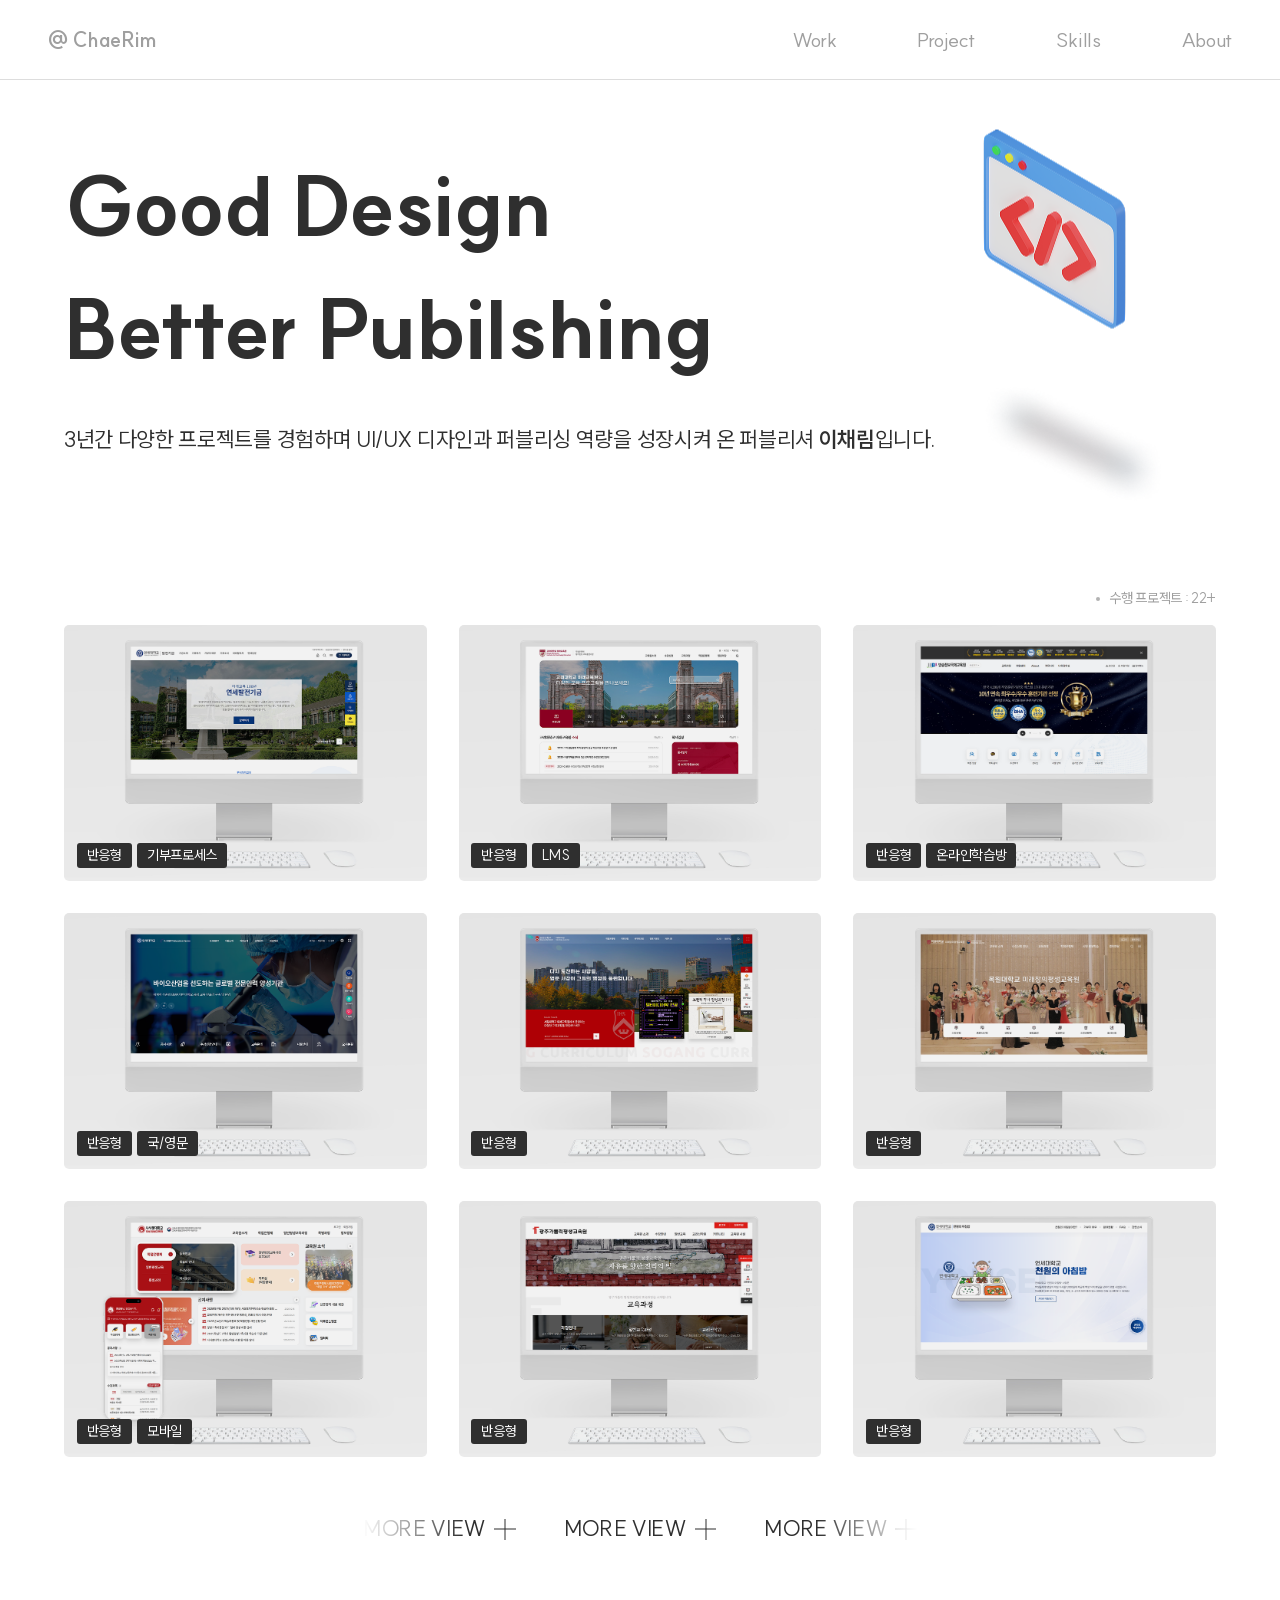
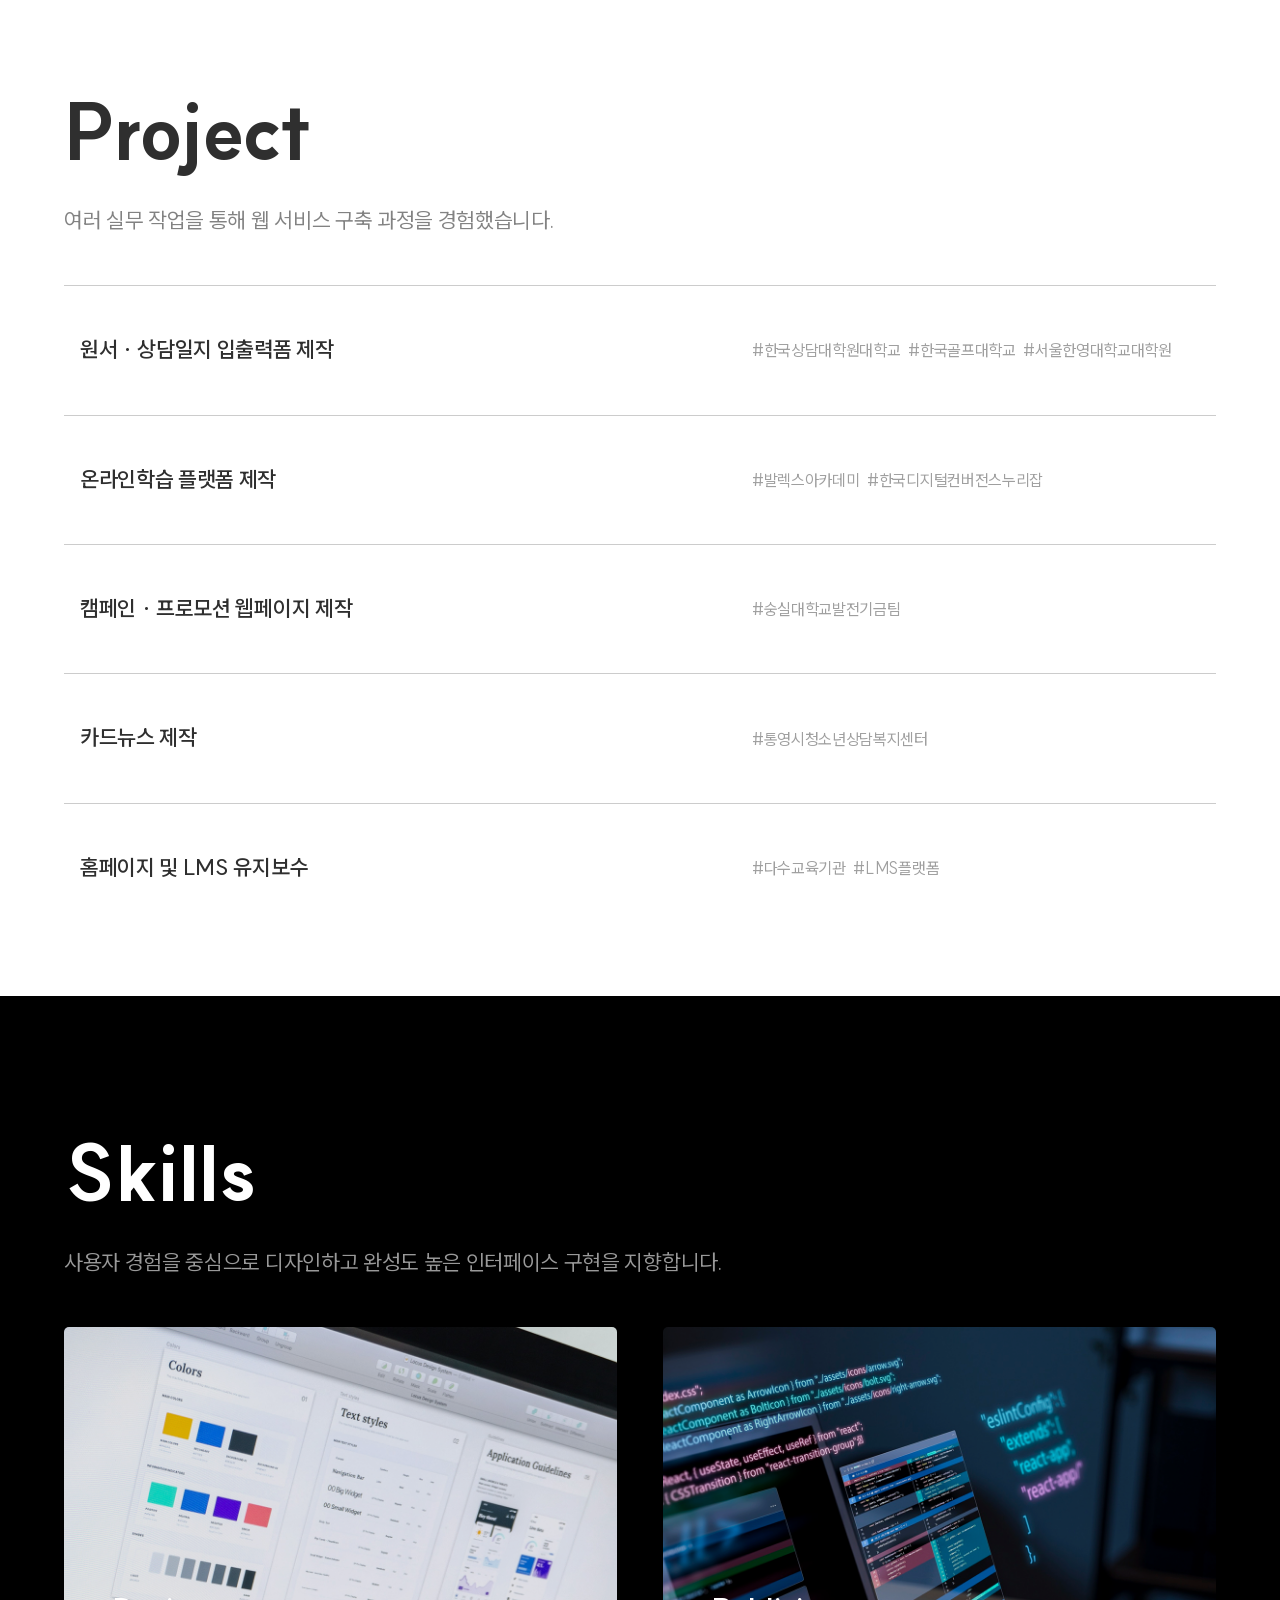
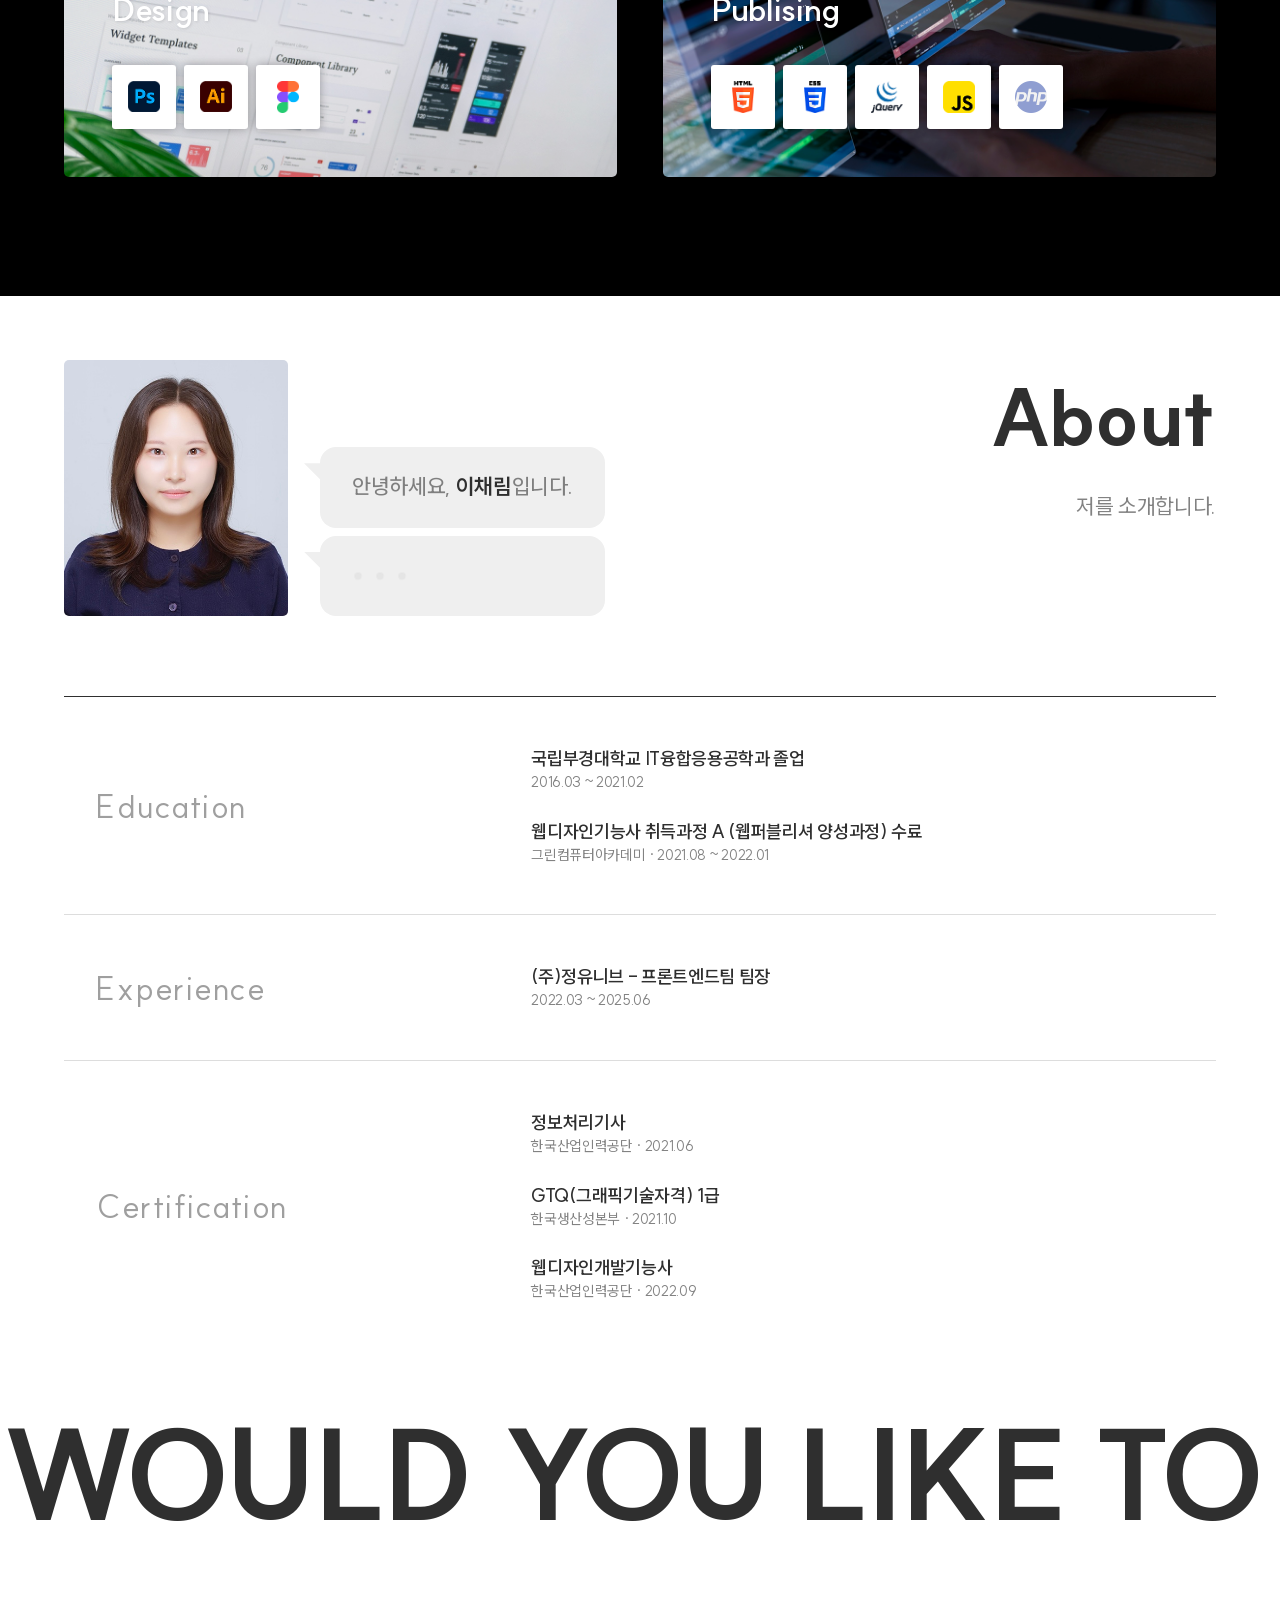
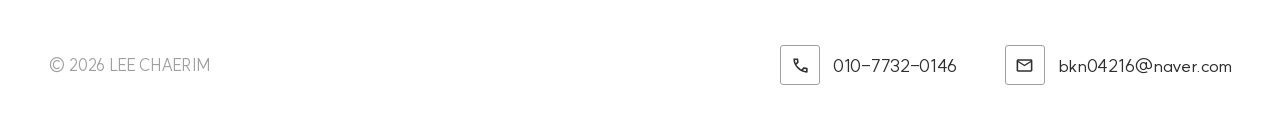
==== commit d87f0d0b: "Update index.html" ====
--- a/index.html
+++ b/index.html
@@ -47,7 +47,7 @@
         <!-- work -->
         <section class="sect-work" data-sect="work">
             <div class="sect-inner">
-                <p class="tip">총 수행 프로젝트 : 22+ (대표 프로젝트 중심으로 일부 발췌하여 기재)</p>
+                <p class="tip">수행 프로젝트 : 22+</p>
                 <ul class="work-list">
                     <li data-aos="fade-up">
                         <a href="#none" title="새창열림">
@@ -374,7 +374,9 @@
             <div class="sect-inner">
                 <div class="sect-top">
                     <div class="prof-talk">
-                        <div class="img" data-aos="fade-right"><img src="./img/about_img.jpg" alt="이채림"></div>
+                        <div class="img" data-aos="fade-right">
+                           <img src="./img/about_img.jpg" alt="이채림">
+                        </div>
                         <div class="talk">
                             <div class="bubble" data-aos="fade-up" data-aos-delay="600">
                                 <!-- <div class="dots">
@@ -473,4 +475,4 @@
         <a href="#none" title="Top" class="scrollTop"></a>
     </div>
 </body>
-</html>+</html>
--- a/css/main.css
+++ b/css/main.css
@@ -71,8 +71,8 @@
    Work Section
    ========================= */
 section.sect-work{}
-section.sect-work p.tip{width:fit-content; font-size:0.9rem; color:var(--color-gray); text-align:right; margin:0 0 0 auto; padding-bottom:0.5rem; position:relative; padding-left:-50px;}
-section.sect-work p.tip:before{content:'!'; width:17px; height:17px; line-height:17px; font-weight: 700; border-radius:50%; background:#b0b0b0; color:#eee; position:absolute; top:2px; left:-24px; font-size:12px; text-align:center;}
+section.sect-work p.tip{font-size:14px; color:var(--color-gray); text-align:right; position:relative; width:fit-content; margin:0 0 1rem auto;}
+section.sect-work p.tip:before{content:''; display:block; width:4px; height:4px; background:var(--color-gray); opacity:.8; border-radius:50%; position:absolute; top:50%; left:-0.8rem; transform:translateY(-50%);}
 section.sect-work ul.work-list{display:flex; flex-wrap:wrap; gap:3rem; justify-content:space-between;}
 section.sect-work ul.work-list li{width:calc((100% - 6rem) / 3); height:21rem; position:relative; border-radius:5px; overflow:hidden;}
 section.sect-work ul.work-list li a{display:block; width:100%; height:100%;}
@@ -173,7 +173,7 @@
 section.sect-about div.sect-tit{text-align:right;}
 section.sect-about div.prof-talk{display:flex; gap:1rem; align-items:flex-end; flex-wrap:wrap;}
 section.sect-about div.prof-talk div.img{width:14rem; height:16rem; border-radius:5px; overflow:hidden;}
-section.sect-about div.prof-talk div.img img{width:100%; height:100%; object-fit:cover;}
+section.sect-about div.prof-talk div.img img{width:100%; height:100%; object-fit:cover; perspective: 1000px;} 
 section.sect-about div.prof-talk div.talk{}
 section.sect-about div.prof-talk div.talk div.bubble{margin-left:1rem; padding:1.5rem 2rem; border-radius:1rem; position:relative; background:#efefef; margin-top:0.5rem; min-width:50%;}
 section.sect-about div.prof-talk div.talk div.bubble:before{content:''; display:block; width:1rem; height:1rem; clip-path: polygon(100% 0, 0 0, 100% 100%); background:#efefef; position:absolute; top:1rem; left:-1rem;}
@@ -189,6 +189,7 @@
     40%,80% {opacity: 1; scale: 1;}
 }
 
+
 /* profile list */
 section.sect-about div.prof-list{margin-top:5rem; border-top:1px solid var(--color-black);}
 section.sect-about div.prof-list div.prof{display:flex; align-items:center; padding:3rem 2rem; border-bottom:1px solid #ddd;}
@@ -338,4 +339,6 @@
 
     section.sect-project div.project ul.p-list li a p.tit{font-size:1.25rem;}
 
-}+    section.sect-skills div.skill-box{padding:0 1rem;}
+
+}
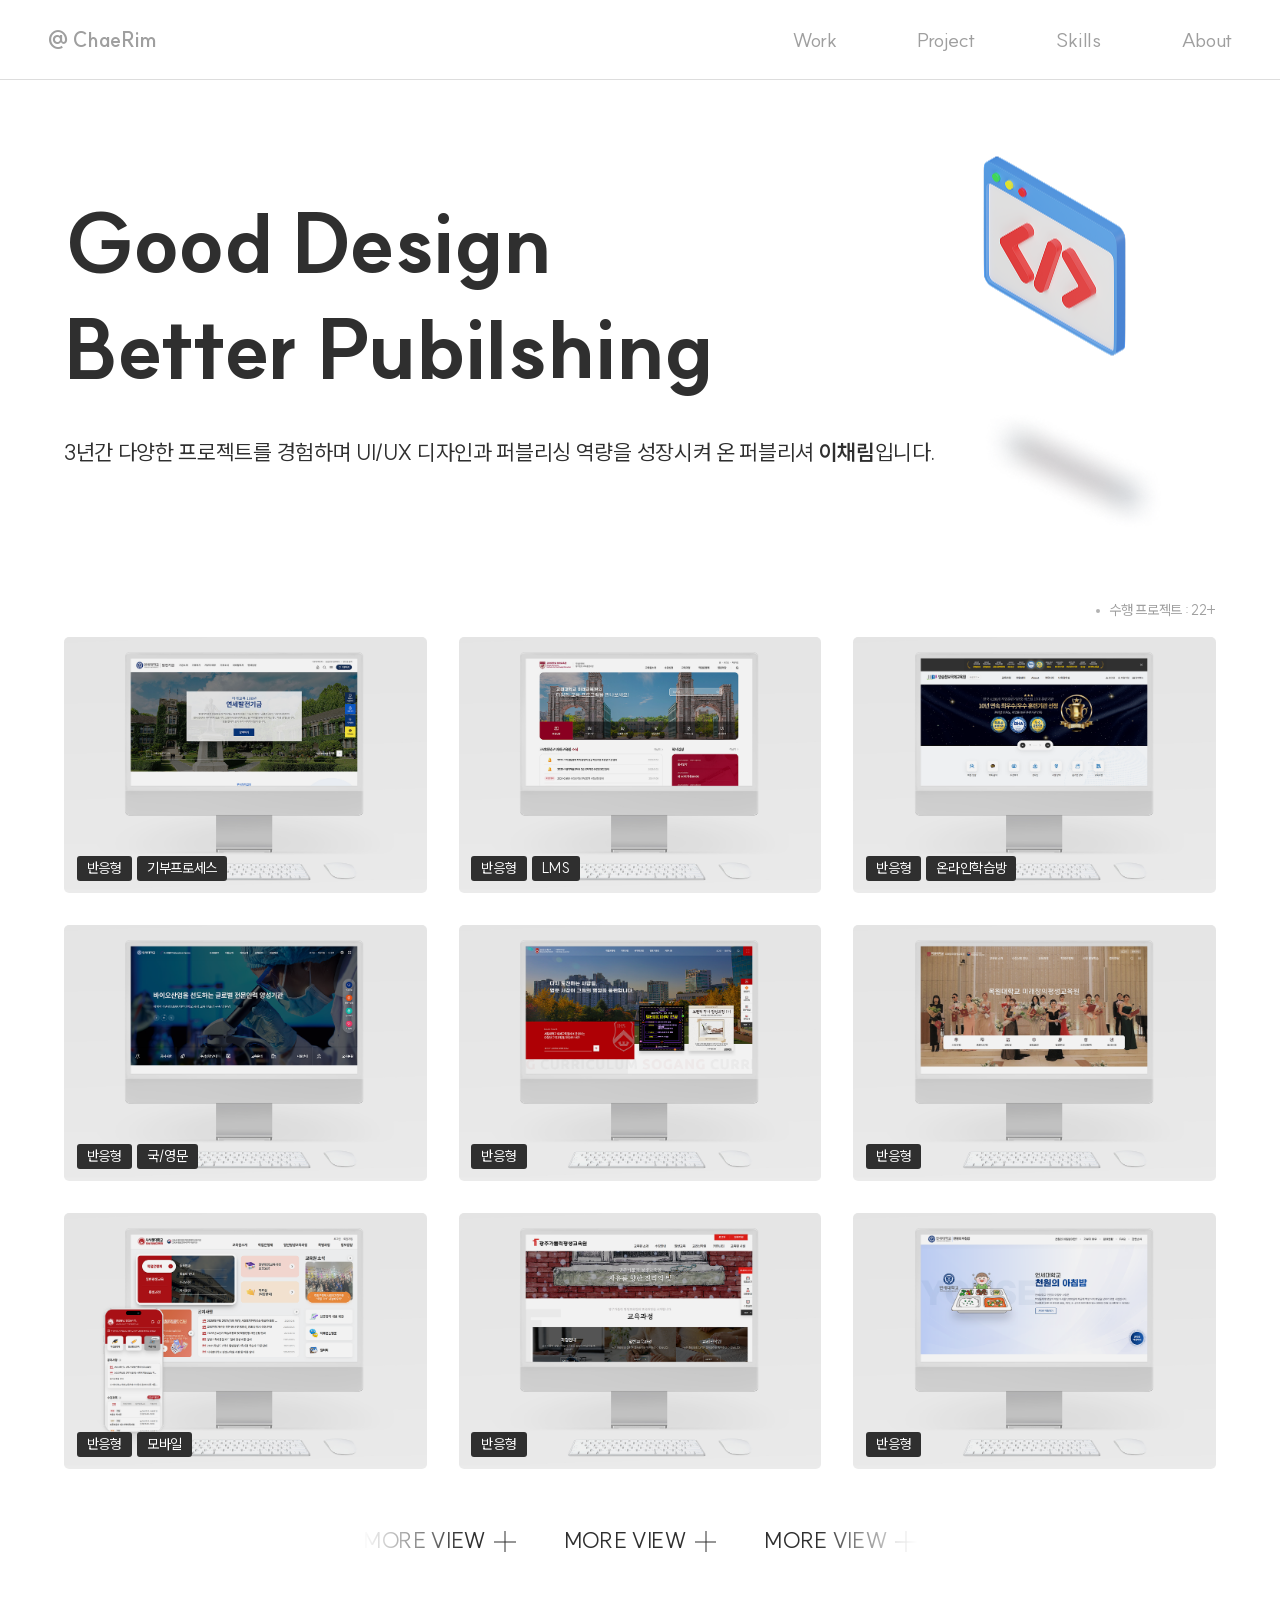
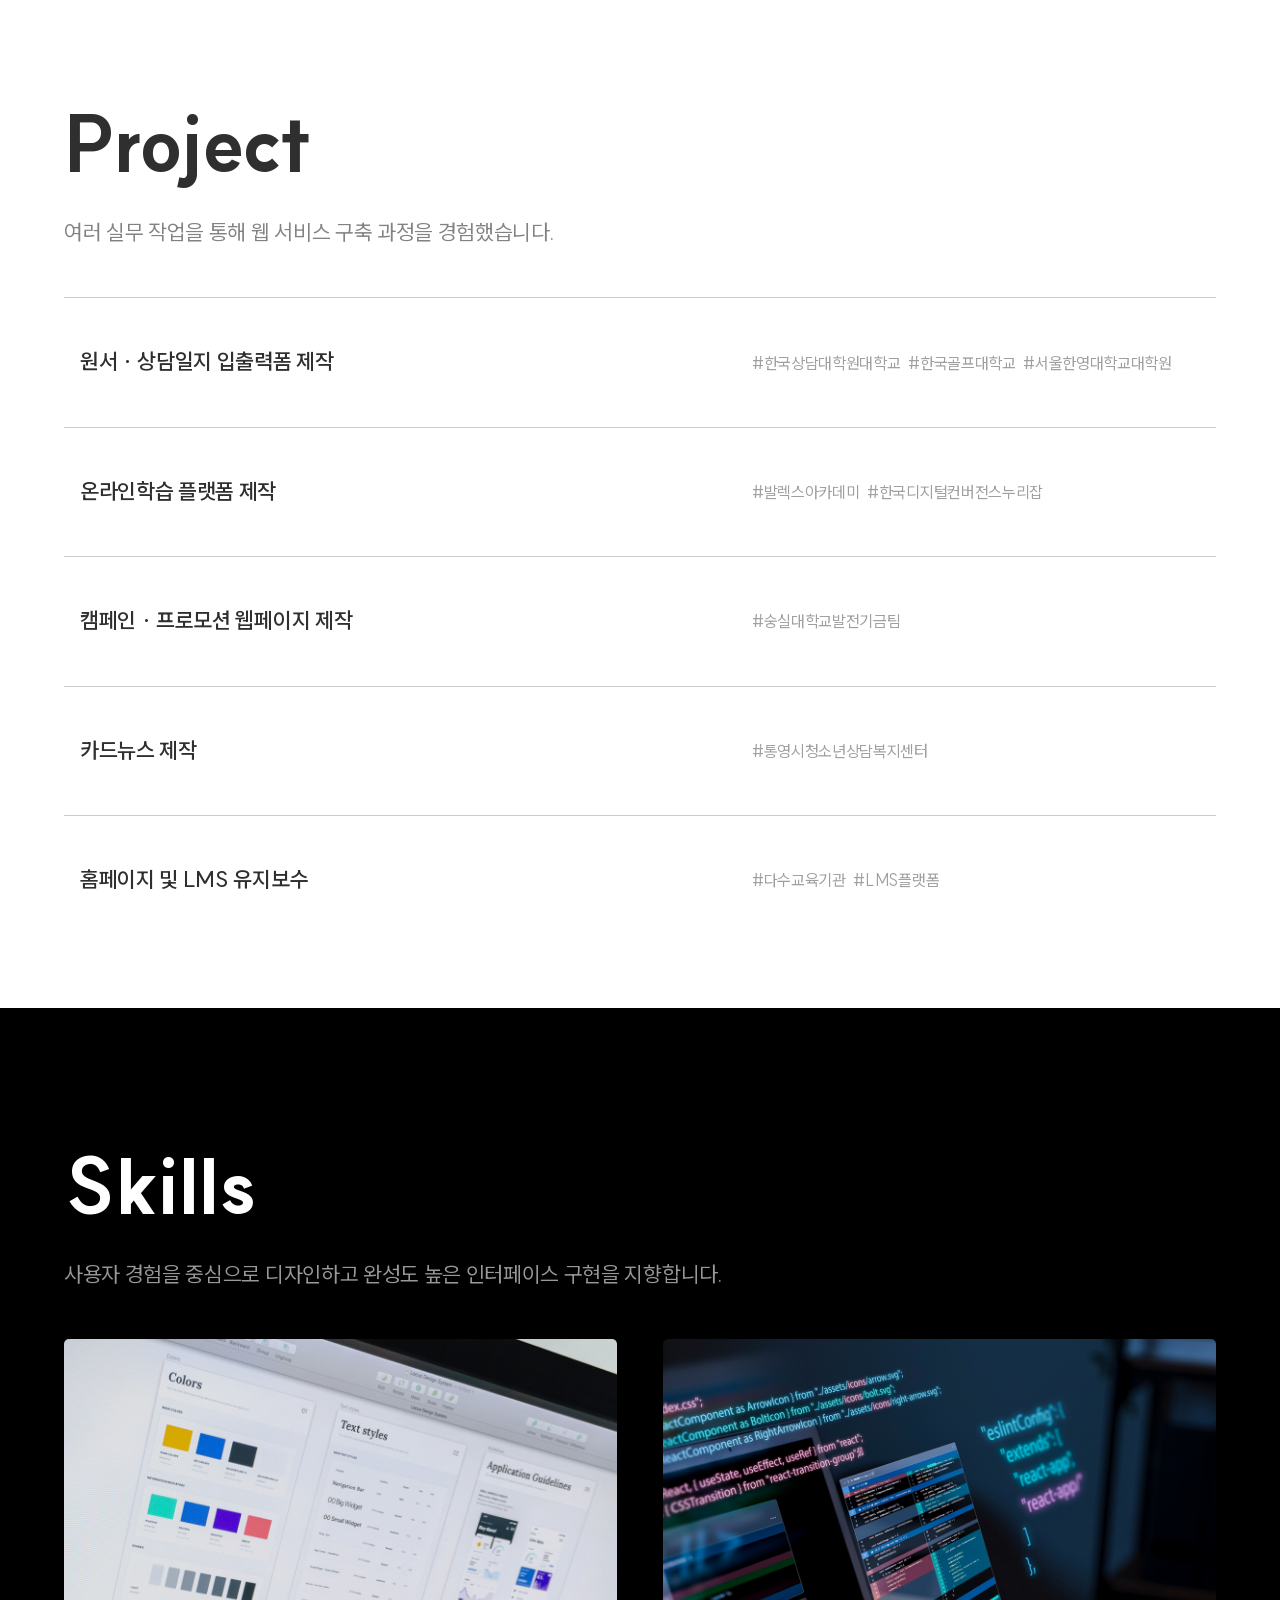
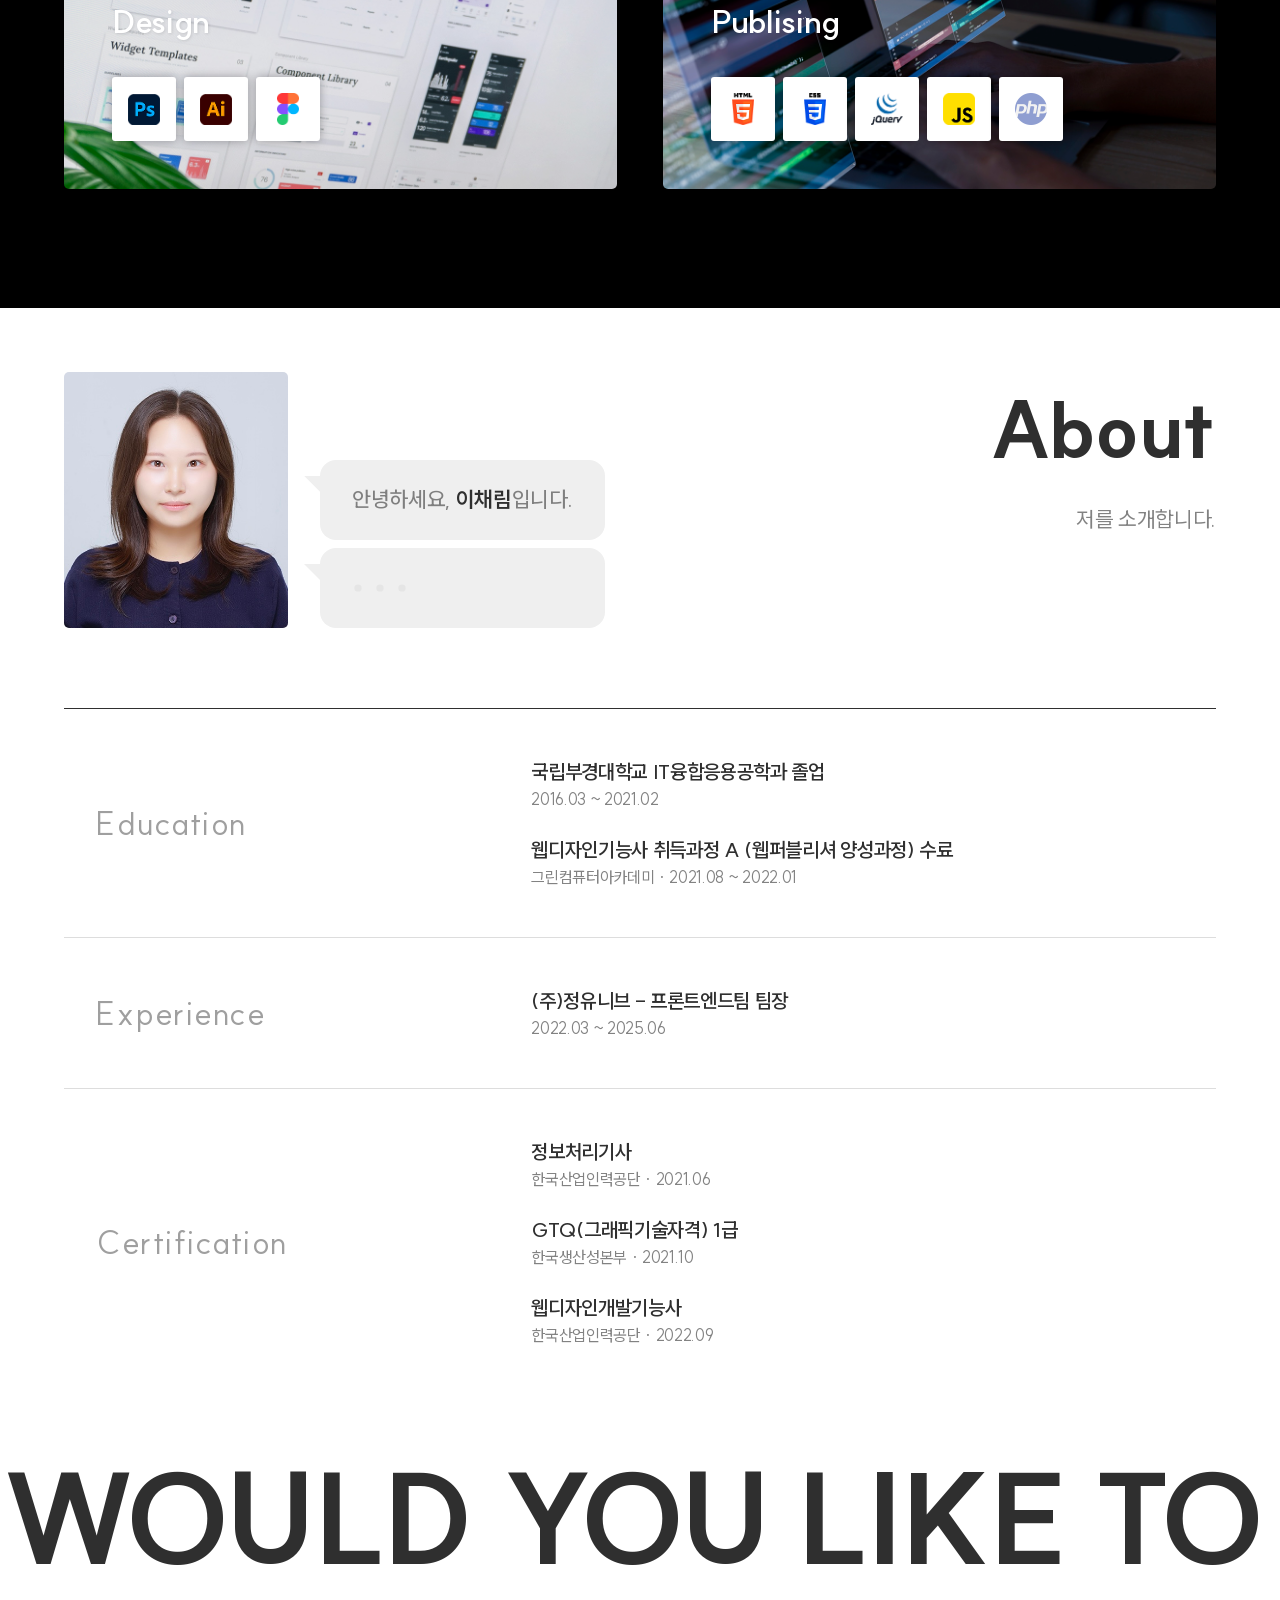
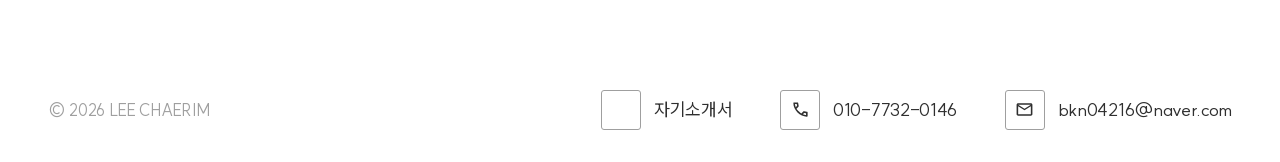
==== commit 4715dc1e: "Update index.html" ====
--- a/index.html
+++ b/index.html
@@ -462,6 +462,10 @@
             <div class="f-contact">
                 <ul class="contact-list">
                     <li>
+                        <div class="ico notion"></div>
+                        <div class="txt"><a href="https://nova-zebu-1fc.notion.site/6fbb38b39daa83558751016d72d6b27f?source=copy_link" target="_blank">자기소개서</a></div>
+                    </li>
+                    <li>
                         <div class="ico phone"></div>
                         <div class="txt">010-7732-0146</div>
                     </li>
--- a/css/main.css
+++ b/css/main.css
@@ -35,7 +35,7 @@
 #wrap section[class^="sect"] div.sect-inner{width:100%; padding:var(--padding-inner);}
 #wrap section[class^="sect"] div.sect-tit{margin-bottom:3rem; word-break:keep-all;}
 #wrap section[class^="sect"] div.sect-tit p.eng{font-weight:800; font-size:clamp(3rem, 2.4rem + 3vw, 6rem); margin-bottom:1rem;}
-#wrap section[class^="sect"] div.sect-tit p.kor{font-size:clamp(1.125rem, 1.05rem + 0.375vw, 1.5rem);; opacity:.6;}
+#wrap section[class^="sect"] div.sect-tit p.kor{font-size:clamp(1.125rem, 1.05rem + 0.375vw, 1.35rem);; opacity:.6;}
 #wrap .scrollTop{opacity:0; bottom:0; position:fixed; right:2%; width:4rem; height:4rem; z-index:999; transition: 0.3s; background:#fff url("../img/ico_arrow.svg")center/30% auto no-repeat; border-radius:3px; box-shadow:0 0 30px rgba(0,0,0,0.2);}
 #wrap .scrollTop.on{opacity:1;bottom:10%;}
 #wrap .scrollTop:hover{background:var(--color-black) url("../img/ico_arrow_wh.svg")center 40%/30% auto no-repeat;  box-shadow:0 20px 25px rgba(0,0,0,0.3);}
@@ -45,11 +45,11 @@
 /* =========================
    Intro Section
    ========================= */
-section.sect-intro{margin-top:var(--height-header);}
+section.sect-intro{margin-top:calc(var(--height-header) + 5vh);}
 section.sect-intro div.intro{position:relative;} 
 section.sect-intro div.intro div.main-txt{word-break:keep-all;} 
-section.sect-intro div.intro div.main-txt p.eng-txt{font-size:clamp(4rem, 3.3333rem + 2.2222vw, 6rem); font-weight:800;} 
-section.sect-intro div.intro div.main-txt p.kor-txt{font-size:1.5rem; margin-top:2rem; line-height:1.8;} 
+section.sect-intro div.intro div.main-txt p.eng-txt{font-size:clamp(4rem, 3.3333rem + 2.2222vw, 6rem); font-weight:800;  line-height:1.3;} 
+section.sect-intro div.intro div.main-txt p.kor-txt{font-size:1.35rem; margin-top:2rem; line-height:1.8;} 
 section.sect-intro div.intro div.main-ico{width:25%; position:absolute; top:55%; right:0; transform:translateY(-50%);}  
 section.sect-intro div.intro div.main-ico div.ico{width:100%; height:auto; animation:move_real_img 2s infinite; animation-timing-function:ease-in-out;} 
 section.sect-intro div.intro div.main-ico div.shadow{width:100%; animation:move_shadow_img 2s infinite; animation-timing-function:ease-in-out;} 
@@ -126,7 +126,7 @@
 section.sect-project div.project ul.p-list li{border-bottom:1px solid #ccc;}
 section.sect-project div.project ul.p-list li:last-child{border-bottom:0;}
 section.sect-project div.project ul.p-list li a{padding:3rem 1rem; display:flex; justify-content:space-between; align-items:center;}
-section.sect-project div.project ul.p-list li a p.tit{width:60%; font-weight:600; font-size:1.5rem;}
+section.sect-project div.project ul.p-list li a p.tit{width:60%; font-weight:600; font-size:1.35rem;}
 section.sect-project div.project ul.p-list li a p.edu{width:40%; word-break:keep-all; color:var(--color-gray); font-size:1.125rem; word-spacing:4px;}
 
 
@@ -246,15 +246,12 @@
 }
 @media screen and (max-width:1280px){
 
-    section.sect-intro div.intro div.main-txt p.kor-txt{font-size:1.35rem;}
-
     section.sect-work ul.work-list{gap:2rem;}
     section.sect-work ul.work-list li{width:calc((100% - 4rem) / 3); height:16rem;}
     section.sect-work div.move-moreview{margin-top:3.5rem;}
     section.sect-work div.move-moreview a ul.moreview li p{font-size:1.35rem;}
     section.sect-work div.move-moreview a ul.moreview li div.arrow{width:1.35rem; height:1.35rem;}
 
-    section.sect-project div.project ul.p-list li a p.tit{font-size:1.35rem;}
     section.sect-project div.project ul.p-list li a p.edu{font-size:1rem;}
 
     section.sect-skills div.skill-box div.skill{padding:3rem;}
@@ -264,7 +261,6 @@
     section.sect-about div.prof-talk div.talk div.bubble p.txt{font-size:1.35rem;}
     section.sect-about div.prof-list div.prof div.l-tit{width:40%;}
     section.sect-about div.prof-list div.prof div.r-con{width:60%;}
-    section.sect-about div.prof-list div.prof div.r-con ul.prof-detail li{font-size:1.125rem;}
 
 }
 @media screen and (max-width:960px){
@@ -327,18 +323,37 @@
     section.sect-about div.prof-talk div.img{width:11rem; height:14rem;}
     section.sect-about div.prof-talk div.talk div.bubble p.txt{font-size:1.2rem;}
     section.sect-about div.prof-list div.prof{display:block; padding:2rem;}
-    section.sect-about div.prof-list div.prof div.l-tit{width:100%; opacity:.5;}
+    section.sect-about div.prof-list div.prof div.l-tit{width:100%; opacity:.5; margin-bottom:2rem;}
     section.sect-about div.prof-list div.prof div.r-con{width:100%;}
     section.sect-about div.flow-area{padding:3rem 0;}
 
 }
 @media screen and (max-width:480px){
 
-    section.sect-work ul.work-list{margin-right:0;}
-    section.sect-work ul.work-list li{height:auto; margin:0 1rem;}
+    :root{
+        --padding-inner:5rem 3vw;
+    }
+
+    section.sect-work ul.work-list{margin-right:0; position:relative;}
+    section.sect-work ul.work-list li{height:auto; margin:0 0.5rem;}
+    section.sect-work ul.work-list button.slick-arrow{font-size:0; width:3rem; height:3rem; z-index:10; border:1px solid #ddd; border-radius:3px; background:#fff url("../img/ico_arrow.svg")center/40% auto no-repeat; position:absolute; top:50%;}
+    section.sect-work ul.work-list button.slick-arrow.slick-prev{left:-0.5rem;  transform:translateY(-50%) rotate(-90deg);}
+    section.sect-work ul.work-list button.slick-arrow.slick-next{right:-0.5rem; transform:translateY(-50%) rotate(90deg);}
+    section.sect-work div.move-moreview a:before,
+    section.sect-work div.move-moreview a:after{display:none;}
+    section.sect-work div.move-moreview a ul.moreview li{border:1px solid #aaa; padding:0.8rem 1.5rem; border-radius:3px;}
+    section.sect-work div.move-moreview a ul.moreview li p{font-size:1.125rem;}
+    section.sect-work div.move-moreview a ul.moreview li:nth-of-type(1),
+    section.sect-work div.move-moreview a ul.moreview li:nth-of-type(3){display:none;}
+    section.sect-work div.move-moreview a ul.moreview li div.arrow{display:none;}
 
     section.sect-project div.project ul.p-list li a p.tit{font-size:1.25rem;}
 
     section.sect-skills div.skill-box{padding:0 1rem;}
 
-}
+    section.sect-about div.prof-talk div.talk div.bubble:nth-of-type(2){display:none;}
+    section.sect-about div.prof-list div.prof{padding:2rem 1rem;}
+    section.sect-about div.prof-list div.prof div.r-con ul.prof-detail li{font-size:1.15rem;}
+
+
+}
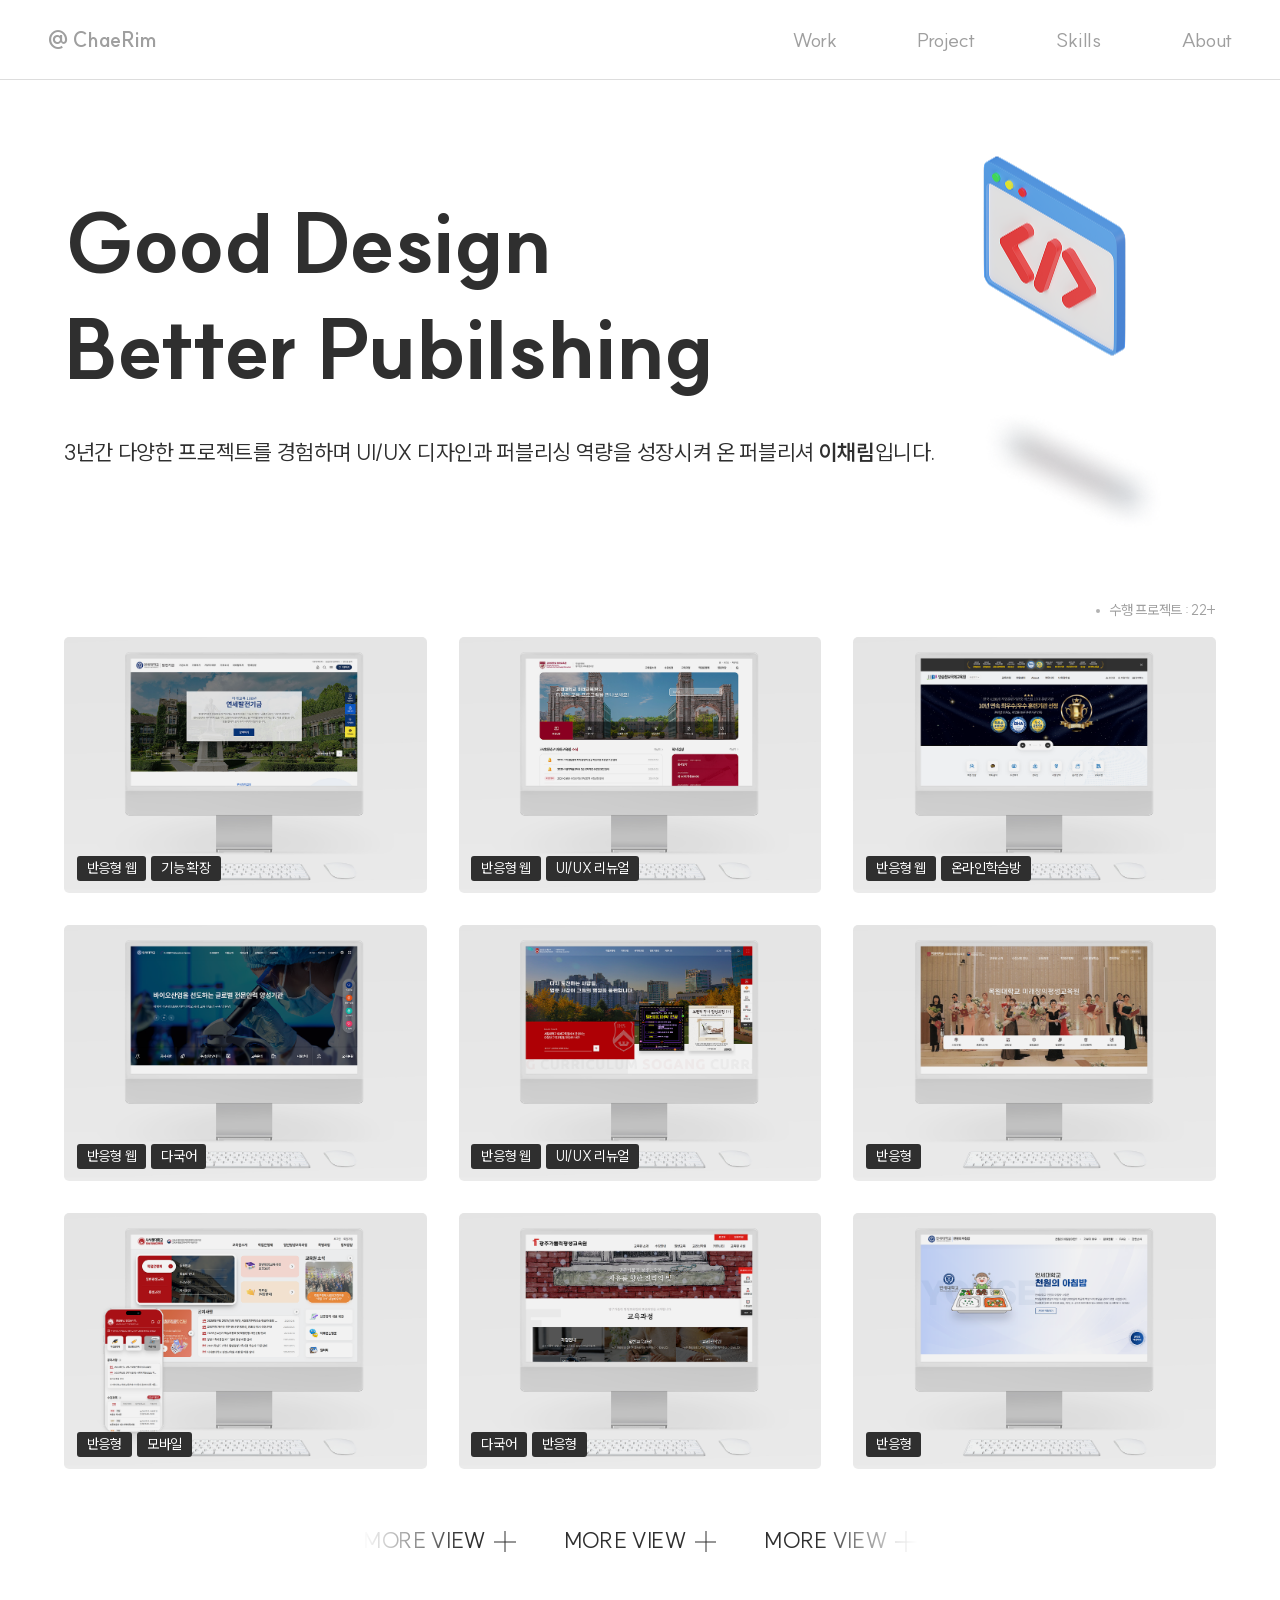
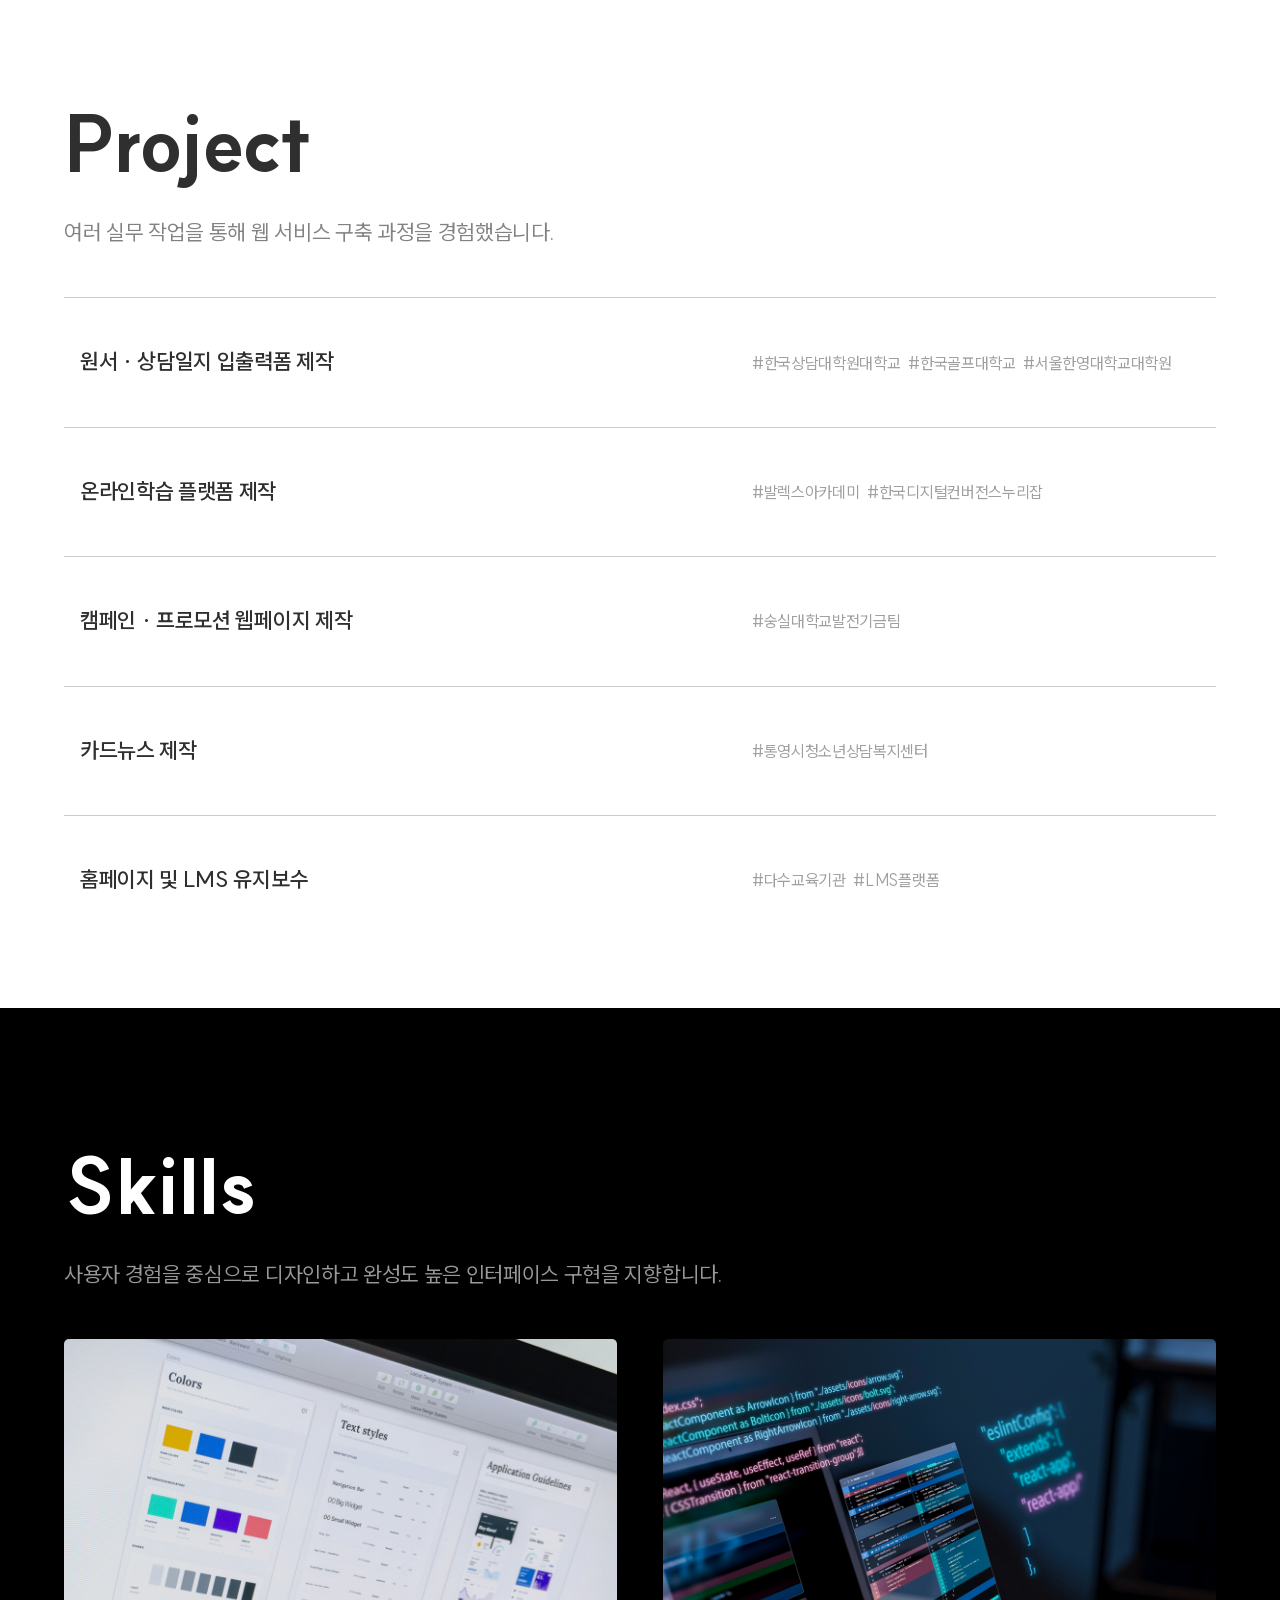
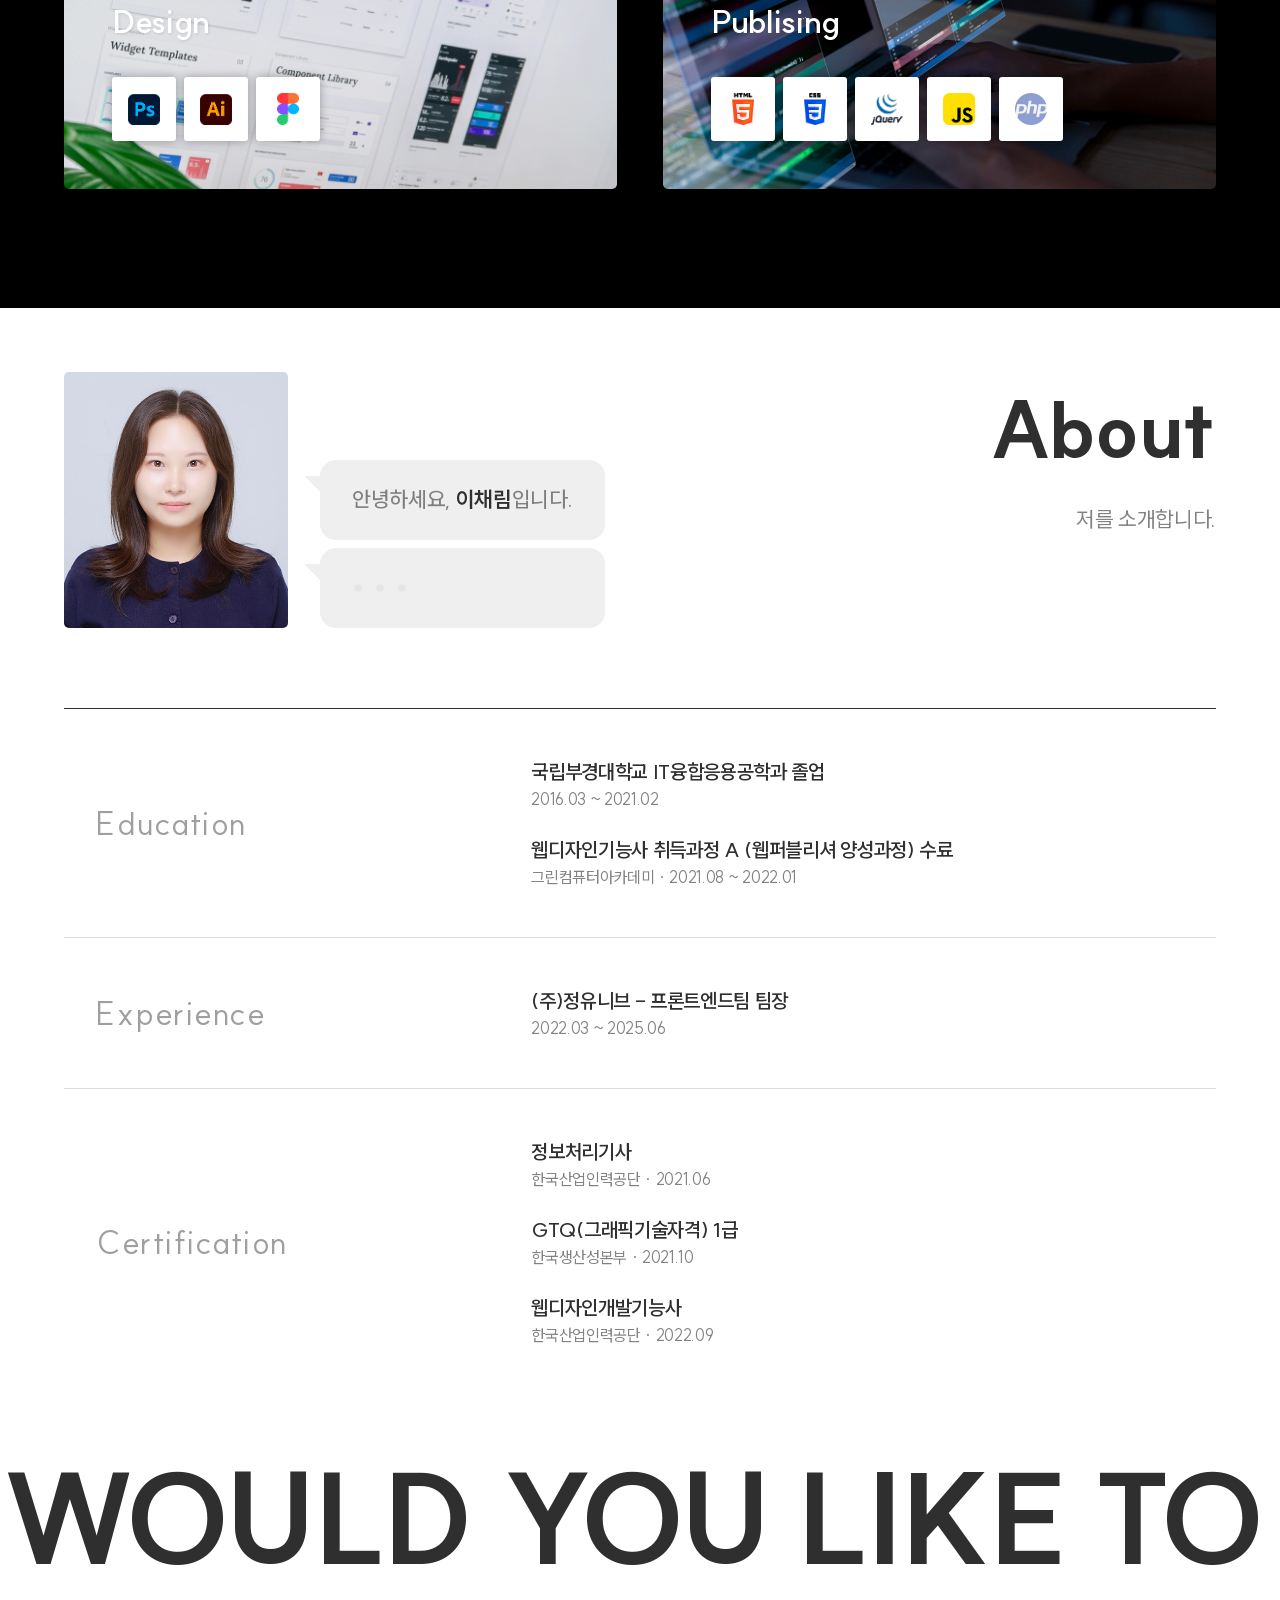
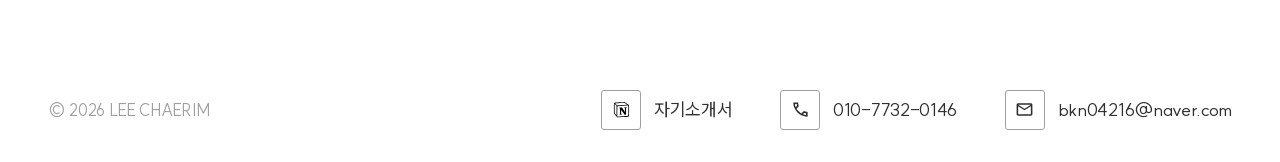
==== commit 1a5fec28: "Update index.html" ====
--- a/index.html
+++ b/index.html
@@ -50,19 +50,19 @@
                 <p class="tip">수행 프로젝트 : 22+</p>
                 <ul class="work-list">
                     <li data-aos="fade-up">
-                        <a href="#none" title="새창열림">
+                        <a href="https://nova-zebu-1fc.notion.site/32cb38b39daa80b9b97beac82005ff81?pvs=143" title="새창열림" target="_blank">
                             <div class="thumb">
                                 <img src="./img/work_thumb_01.png" alt="연세대학교 발전기금">
                                 <div class="tag">
-                                    <span>반응형</span>
-                                    <span>기부프로세스</span>
+                                    <span>반응형 웹</span>
+                                    <span>기능 확장</span>
                                 </div>
                             </div>
                             <div class="hover">
                                 <div class="inner">
                                     <p class="edu-name">연세대학교 발전기금</p>
                                     <div class="edu-con">
-                                        <p class="con con01"><span class="t-tit">작&nbsp;&nbsp;&nbsp;&nbsp;업</span> 반응형 홈페이지 / 기부프로세스 UI 리뉴얼</p>
+                                        <p class="con con01"><span class="t-tit">작&nbsp;&nbsp;&nbsp;&nbsp;업</span> 반응형 홈페이지 / 온라인 기부신청</p>
                                         <p class="con con02"><span class="t-tit">기&nbsp;&nbsp;&nbsp;&nbsp;간</span> 2025.02 ~ 2025.04</p>
                                         <p class="con con03"><span class="t-tit">기여도</span> 100%</p>
                                     </div>
@@ -71,12 +71,12 @@
                         </a>
                     </li>
                     <li data-aos="fade-up">
-                        <a href="#none" title="새창열림">
+                        <a href="https://www.notion.so/32cb38b39daa800ca6fbd6325f8f601a?v=32cb38b39daa805cb7e4000cae1d6a70&source=copy_link" target="_blank" title="새창열림">
                             <div class="thumb">
                                 <img src="./img/work_thumb_02.png" alt="고려대학교 미래교육원">
                                 <div class="tag">
-                                    <span>반응형</span>
-                                    <span>LMS</span>
+                                    <span>반응형 웹</span>
+                                    <span>UI/UX 리뉴얼</span>
                                 </div>
                             </div>
                             <div class="hover">
@@ -92,11 +92,11 @@
                         </a>
                     </li>
                     <li data-aos="fade-up">
-                        <a href="#none" title="새창열림">
+                        <a href="https://www.notion.so/32cb38b39daa8004b458c8ba0b354db0?source=copy_link" title="새창열림" target="_blank">
                             <div class="thumb">
                                 <img src="./img/work_thumb_03.png" alt="방송정보국제교육원">
                                 <div class="tag">
-                                    <span>반응형</span>
+                                    <span>반응형 웹</span>
                                     <span>온라인학습방</span>
                                 </div>
                             </div>
@@ -113,12 +113,12 @@
                         </a>
                     </li>
                     <li data-aos="fade-up">
-                        <a href="#none" title="새창열림">
+                        <a href="https://www.notion.so/K-NIBRT-32cb38b39daa80bba3d9d895b91cd205?source=copy_link" title="새창열림" target="_blank">
                             <div class="thumb">
                                 <img src="./img/work_thumb_04.png" alt="연세대학교 K-NIBRT사업단">
                                 <div class="tag">
-                                    <span>반응형</span>
-                                    <span>국/영문</span>
+                                    <span>반응형 웹</span>
+                                    <span>다국어</span>
                                 </div>
                             </div>
                             <div class="hover">
@@ -134,18 +134,19 @@
                         </a>
                     </li>
                     <li data-aos="fade-up">
-                        <a href="#none" title="새창열림">
+                        <a href="https://www.notion.so/32cb38b39daa804ca52dd0484a4d4313?source=copy_link" title="새창열림" target="_blank">
                             <div class="thumb">
                                 <img src="./img/work_thumb_05.png" alt="서강대학교 미래교육원">
                                 <div class="tag">
-                                    <span>반응형</span>
+                                    <span>반응형 웹</span>
+                                    <span>UI/UX 리뉴얼</span>
                                 </div>
                             </div>
                             <div class="hover">
                                 <div class="inner">
                                     <p class="edu-name">서강대학교 미래교육원</p>
                                     <div class="edu-con">
-                                        <p class="con con01"><span class="t-tit">작&nbsp;&nbsp;&nbsp;&nbsp;업</span> 반응형 홈페이지</p>
+                                        <p class="con con01"><span class="t-tit">작&nbsp;&nbsp;&nbsp;&nbsp;업</span> 반응형 홈페이지 / 학생,강사모드 리뉴얼</p>
                                         <p class="con con02"><span class="t-tit">기&nbsp;&nbsp;&nbsp;&nbsp;간</span> 2024.12 ~ 2025.01</p>
                                         <p class="con con03"><span class="t-tit">기여도</span> 100%</p>
                                     </div>
@@ -154,7 +155,7 @@
                         </a>
                     </li>
                     <li data-aos="fade-up">
-                        <a href="#none" title="새창열림">
+                        <a href="https://www.notion.so/32cb38b39daa80f5956acb67f2f8a196?source=copy_link" target="_blank" title="새창열림">
                             <div class="thumb">
                                 <img src="./img/work_thumb_06.png" alt="목원대학교 미래교육원">
                                 <div class="tag">
@@ -174,7 +175,7 @@
                         </a>
                     </li>
                     <li data-aos="fade-up">
-                        <a href="#none" title="새창열림">
+                        <a href="https://www.notion.so/32cb38b39daa80a5aeb5f5fff60ea44a?source=copy_link" title="새창열림" target="_blank">
                             <div class="thumb">
                                 <img src="./img/work_thumb_07.png" alt="나사렛대학교 평생교육원">
                                 <div class="tag">
@@ -195,39 +196,40 @@
                         </a>
                     </li>
                     <li data-aos="fade-up">
-                        <a href="#none" title="새창열림">
-                            <div class="thumb">
-                                <img src="./img/work_thumb_08.png" alt="광주가톨릭평생교육원">
-                                <div class="tag">
+                        <a href="https://www.notion.so/32cb38b39daa80dc8841ea95af7e8d87?v=32cb38b39daa805cb7e4000cae1d6a70&source=copy_link" target="_blank" title="새창열림">
+                            <div class="thumb">
+                                <img src="./img/work_thumb_08.png" alt="한국선박관리산업협회 인권교육">
+                                <div class="tag">
+                                    <span>다국어</span>
                                     <span>반응형</span>
                                 </div>
                             </div>
                             <div class="hover">
                                 <div class="inner">
-                                    <p class="edu-name">광주가톨릭평생교육원</p>
-                                    <div class="edu-con">
-                                        <p class="con con01"><span class="t-tit">작&nbsp;&nbsp;&nbsp;&nbsp;업</span> 반응형 홈페이지 / LMS UI 리뉴얼</p>
-                                        <p class="con con02"><span class="t-tit">기&nbsp;&nbsp;&nbsp;&nbsp;간</span> 2023.10 ~ 2024.01</p>
-                                        <p class="con con03"><span class="t-tit">기여도</span> 100%</p>
-                                    </div>
-                                </div>
-                            </div>
-                        </a>
-                    </li>
-                    <li data-aos="fade-up">
-                        <a href="#none" title="새창열림">
-                            <div class="thumb">
-                                <img src="./img/work_thumb_09.png" alt="연세대학교 천원의아침밥">
+                                    <p class="edu-name">한국선박관리산업협회 인권교육</p>
+                                    <div class="edu-con">
+                                        <p class="con con01"><span class="t-tit">작&nbsp;&nbsp;&nbsp;&nbsp;업</span> 다국어 반응형 홈페이지</p>
+                                        <p class="con con02"><span class="t-tit">기&nbsp;&nbsp;&nbsp;&nbsp;간</span> 2023.06 ~ 2023.07</p>
+                                        <p class="con con03"><span class="t-tit">기여도</span> 100%</p>
+                                    </div>
+                                </div>
+                            </div>
+                        </a>
+                    </li>
+                    <li data-aos="fade-up">
+                        <a href="https://www.notion.so/32cb38b39daa8022ad4bcd04d891e7c1?v=32cb38b39daa805cb7e4000cae1d6a70&source=copy_link" target="_blank" title="새창열림">
+                            <div class="thumb">
+                                <img src="./img/work_thumb_09.png" alt="한국골프과학기술대학교 입학안내">
                                 <div class="tag">
                                     <span>반응형</span>
                                 </div>
                             </div>
                             <div class="hover">
                                 <div class="inner">
-                                    <p class="edu-name">연세대학교 천원의아침밥</p>
+                                    <p class="edu-name">한국골프과학기술대학교 입학안내</p>
                                     <div class="edu-con">
                                         <p class="con con01"><span class="t-tit">작&nbsp;&nbsp;&nbsp;&nbsp;업</span> 반응형 홈페이지</p>
-                                        <p class="con con02"><span class="t-tit">기&nbsp;&nbsp;&nbsp;&nbsp;간</span> 2023.08 (2주)</p>
+                                        <p class="con con02"><span class="t-tit">기&nbsp;&nbsp;&nbsp;&nbsp;간</span> 2023.07  ~ 2023.10</p>
                                         <p class="con con03"><span class="t-tit">기여도</span> 100%</p>
                                     </div>
                                 </div>
@@ -236,7 +238,7 @@
                     </li>
                 </ul>
                 <div class="move-moreview">
-                    <a href="#none">
+                    <a href="https://nova-zebu-1fc.notion.site/6fbb38b39daa83558751016d72d6b27f?pvs=143" title="더보기" target="_blank">
                         <ul class="moreview">
                             <li>
                                 <p>MORE VIEW</p>
--- a/css/main.css
+++ b/css/main.css
@@ -36,6 +36,7 @@
 #wrap section[class^="sect"] div.sect-tit{margin-bottom:3rem; word-break:keep-all;}
 #wrap section[class^="sect"] div.sect-tit p.eng{font-weight:800; font-size:clamp(3rem, 2.4rem + 3vw, 6rem); margin-bottom:1rem;}
 #wrap section[class^="sect"] div.sect-tit p.kor{font-size:clamp(1.125rem, 1.05rem + 0.375vw, 1.35rem);; opacity:.6;}
+
 #wrap .scrollTop{opacity:0; bottom:0; position:fixed; right:2%; width:4rem; height:4rem; z-index:999; transition: 0.3s; background:#fff url("../img/ico_arrow.svg")center/30% auto no-repeat; border-radius:3px; box-shadow:0 0 30px rgba(0,0,0,0.2);}
 #wrap .scrollTop.on{opacity:1;bottom:10%;}
 #wrap .scrollTop:hover{background:var(--color-black) url("../img/ico_arrow_wh.svg")center 40%/30% auto no-repeat;  box-shadow:0 20px 25px rgba(0,0,0,0.3);}
@@ -228,6 +229,7 @@
 footer div.f-contact ul.contact-list{display:flex; align-items:center; gap:1rem 3rem; flex-wrap:wrap;}
 footer div.f-contact ul.contact-list li{display:flex; align-items:center; gap:0.8rem;}
 footer div.f-contact ul.contact-list li div.ico{width:2.5rem; height:2.5rem; border:1px solid var(--color-gray); border-radius:3px;}
+footer div.f-contact ul.contact-list li div.ico.notion{background:url("../img/ico_notion.svg")center/50% auto no-repeat;}
 footer div.f-contact ul.contact-list li div.ico.phone{background:url("../img/ico_phone.svg")center/50% auto no-repeat;}
 footer div.f-contact ul.contact-list li div.ico.mail{background:url("../img/ico_mail.svg")center/50% auto no-repeat;}
 footer div.f-contact ul.contact-list li div.txt{font-size:1.125rem; text-wrap:nowrap;}
@@ -351,7 +353,6 @@
 
     section.sect-skills div.skill-box{padding:0 1rem;}
 
-    section.sect-about div.prof-talk div.talk div.bubble:nth-of-type(2){display:none;}
     section.sect-about div.prof-list div.prof{padding:2rem 1rem;}
     section.sect-about div.prof-list div.prof div.r-con ul.prof-detail li{font-size:1.15rem;}
 
